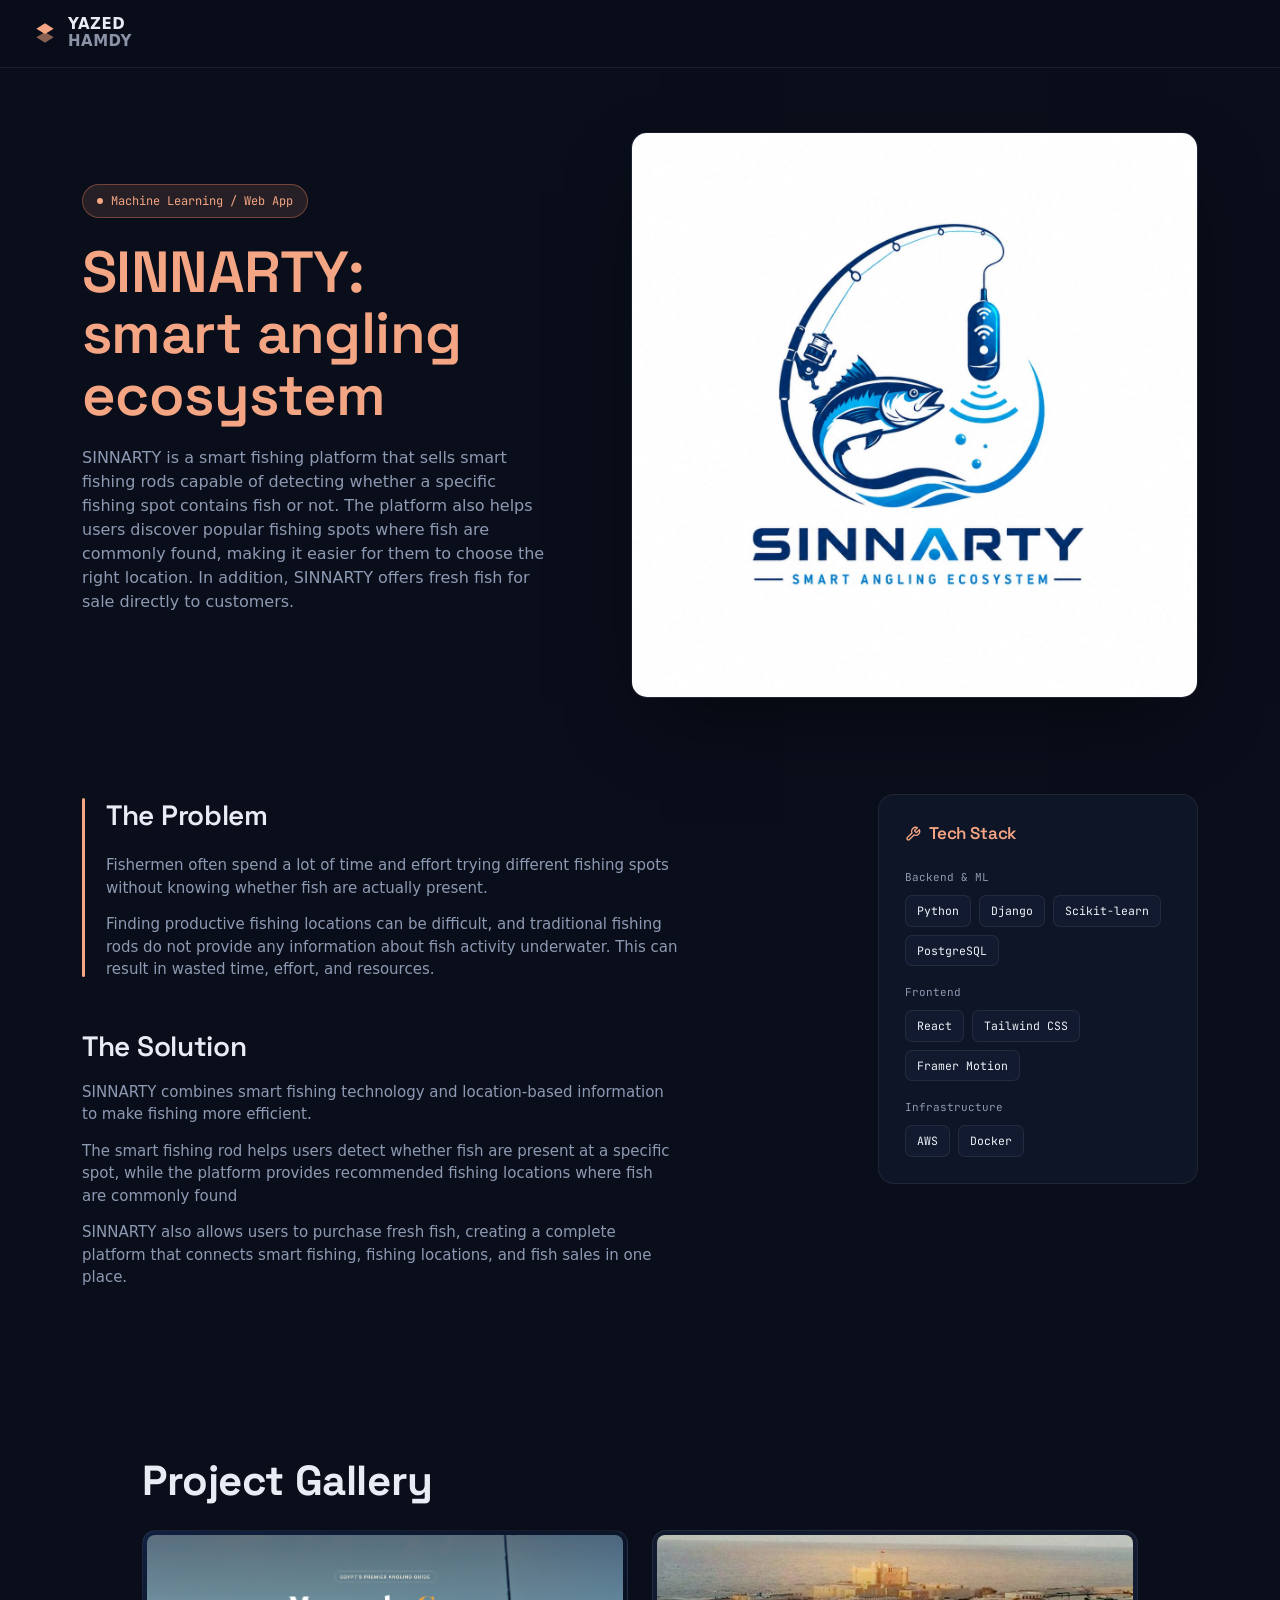
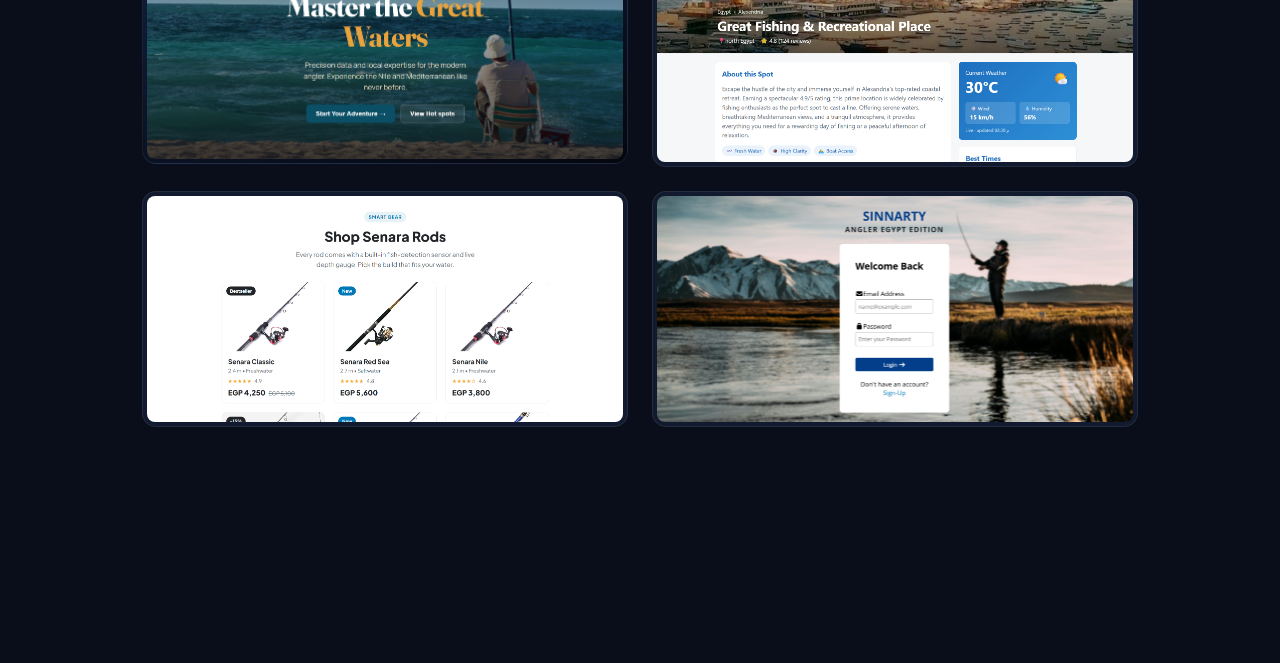
==== analysis 1.html @ 4acf1082 "Add files via upload" ====
<!DOCTYPE html>
<html lang="en" dir="ltr">
<head>
<meta charset="UTF-8">
<meta name="viewport" content="width=device-width, initial-scale=1.0">
<title>UniGuide: College Rec System — Yazed</title>
<link rel="preconnect" href="https://fonts.googleapis.com">
<link rel="preconnect" href="https://fonts.gstatic.com" crossorigin>
<link href="https://fonts.googleapis.com/css2?family=Space+Grotesk:wght@400;500;600;700&family=JetBrains+Mono:wght@400;500;600&display=swap" rel="stylesheet">
<link rel="stylesheet" href="./css/style.css">
  <link rel="stylesheet" href="./nav project details/nav.css">

</head>
<body>

 <!-- ===== NAVBAR ===== -->
  <header class="navbar" id="navbar">
    <div class="nav-inner">

<a href="./index.html" class="logo" data-link>        <span class="logo-icon">
          <svg viewBox="0 0 24 24" width="26" height="26" fill="none">
            <path d="M4 8 L12 3 L20 8 L12 13 Z" fill="currentColor"/>
            <path d="M4 16 L12 11 L20 16 L12 21 Z" fill="currentColor" opacity="0.55"/>
          </svg>
        </span>
        <span class="logo-text">
          YAZED<br><span class="logo-sub">HAMDY</span>
        </span>
      </a>

      <nav class="nav-links" id="navLinks">
           </header>

  <!-- ===== DEMO SECTIONS (لتجربة التنقل السموز) ===== -->
  


<main class="page">

  <!-- HERO -->
  <section class="hero">
    <div class="hero__text">
      <span class="badge"><i class="badge__dot"></i>Machine Learning / Web App</span>
      <h1 class="hero__title">SINNARTY:<br>smart angling<br>ecosystem</h1>
      <p class="hero__desc">SINNARTY is a smart fishing platform that sells smart fishing rods capable of detecting whether a specific fishing spot contains fish or not.

The platform also helps users discover popular fishing spots where fish are commonly found, making it easier for them to choose the right location. In addition, SINNARTY offers fresh fish for sale directly to customers.</p>
      
    </div>
<div class="hero__panel">
  <div class="mock-window">
    <img src="./img/sinnarti/SINNARTY.jpg" alt="SINNARTY logo" class="hero-img">
  </div>
</div>
              </div>
            </div>
           
          </div>
        </div>
      </div>
    </div>
  </section>

  <!-- PROBLEM + TECH STACK -->
  <section class="content-grid">
    <div class="content-main">
      <div class="statement">
        <span class="statement__bar"></span>
        <h2>The Problem</h2>
        <p>Fishermen often spend a lot of time and effort trying different fishing spots without knowing whether fish are actually present.</p>
        <p>Finding productive fishing locations can be difficult, and traditional fishing rods do not provide any information about fish activity underwater. This can result in wasted time, effort, and resources.</p>
      </div>

      <div class="statement statement--solution">
        <h2>The Solution</h2>
        <p>SINNARTY combines smart fishing technology and location-based information to make fishing more efficient.</p>
       <p>The smart fishing rod helps users detect whether fish are present at a specific spot, while the platform provides recommended fishing locations where fish are commonly found</p>
        <p>SINNARTY also allows users to purchase fresh fish, creating a complete platform that connects smart fishing, fishing locations, and fish sales in one place.</p>

      </div>

     
    </div>

    <aside class="sidebar">
      <div class="stack-card">
        <h3><svg width="16" height="16" viewBox="0 0 24 24" fill="none"><path d="M14.7 6.3a1 1 0 0 0 0 1.4l1.6 1.6a1 1 0 0 0 1.4 0l3.77-3.77a6 6 0 0 1-7.94 7.94l-6.91 6.91a2.12 2.12 0 0 1-3-3l6.91-6.91a6 6 0 0 1 7.94-7.94l-3.76 3.76z" stroke="currentColor" stroke-width="2" stroke-linecap="round" stroke-linejoin="round"/></svg>Tech Stack</h3>

        <p class="stack-group__label">Backend &amp; ML</p>
        <div class="tag-row">
          <span class="tag">Python</span><span class="tag">Django</span>
          <span class="tag">Scikit-learn</span><span class="tag">PostgreSQL</span>
        </div>

        <p class="stack-group__label">Frontend</p>
        <div class="tag-row">
          <span class="tag">React</span><span class="tag">Tailwind CSS</span>
          <span class="tag">Framer Motion</span>
        </div>

        <p class="stack-group__label">Infrastructure</p>
        <div class="tag-row">
          <span class="tag">AWS</span><span class="tag">Docker</span>
        </div>
      </div>
    </aside>
  </section>

  <!-- TECHNICAL IMPLEMENTATION -->
  

  <!-- PROJECT GALLERY -->
  <section class="section gallery">
    <h2 class="gallery__title">Project Gallery</h2>
    <div class="gallery__grid">
      <button class="gallery__item gallery__item--phone" data-caption="Mobile onboarding — student profile wizard">
        <img src="./img/sinnarti/landing.png"   alt="">
      </button>
      <button class="gallery__item" data-caption="University comparison table — filterable by field of study">
        <div class="mock-mini">
          <img src="./img/sinnarti/spot details.png"   alt="UniGuide Logo">
        </div>
      </button>
      <button class="gallery__item" data-caption="Admissions forecast model — projected yield over time">
        <div class="mock-mini mock-mini--chart">
         <img src="./img/sinnarti/product.png"   alt="UniGuide Logo">
        </div>
      </button>
 </button>
      <button class="gallery__item" data-caption="Admissions forecast model — projected yield over time">
        <div class="mock-mini mock-mini--chart">
         <img src="./img/sinnarti/login.png"   alt="UniGuide Logo">
        </div>
      </button>

     
    </div>
   
  </section>

 
</main>

<script src="./js/script.js"></script>
<script src="../nav project details/nav.js"></script>
</body>
</html>
---- css/style.css ----
/* ===== Tokens ===== */
:root{
  --bg: #0a0f1e;
  --bg-raised: #0e1526;
  --bg-card: #111a2e;
  --border: #22304a;
  --ink: #eef1f8;
  --ink-dim: #8d9ab3;
  --accent: #ff8a5c;
  --accent-soft: rgba(255,138,92,.12);
  --accent-soft-border: rgba(255,138,92,.35);

  --font-display: "Space Grotesk", "Helvetica Neue", Arial, sans-serif;
  --font-mono: "JetBrains Mono", ui-monospace, Menlo, monospace;

  --container: 1180px;
}

*,*::before,*::after{ box-sizing: border-box; }

html{ scroll-behavior: smooth; }

body{
  margin:0;
  background: var(--bg);
  color: var(--ink);
  font-family: var(--font-display);
  line-height: 1.5;
  -webkit-font-smoothing: antialiased;
  overflow-x: hidden;
}

h1,h2,h3{ margin:0; font-family: var(--font-display); font-weight:600; letter-spacing:-0.01em; }

p{ margin:0; color: var(--ink-dim); }

a{ color: inherit; text-decoration: none; }

/* Make every image/svg fluid so nothing overflows on small screens */
img, svg{ max-width: 100%; height: auto; display: block; }

.page{ max-width: var(--container); margin:0 auto; padding: 64px 32px 120px; width: 100%; }

section + section{ margin-top: 96px; }

:focus-visible{
  outline: 2px solid var(--accent);
  outline-offset: 3px;
  border-radius: 4px;
}

@media (prefers-reduced-motion: reduce){
  *{ animation-duration: 0.001ms !important; animation-iteration-count: 1 !important; transition-duration: 0.001ms !important; scroll-behavior: auto !important; }
}

/* ===== Badge ===== */
.badge{
  display:inline-flex;
  align-items:center;
  gap:8px;
  font-family: var(--font-mono);
  font-size: 12px;
  color: var(--accent);
  background: var(--accent-soft);
  border: 1px solid var(--accent-soft-border);
  padding: 7px 14px;
  border-radius: 999px;
  margin-bottom: 24px;
}
.badge__dot{
  width:6px; height:6px; border-radius:50%;
  background: var(--accent);
  display:inline-block;
}

/* ===== Hero ===== */
.hero{
  display:grid;
  grid-template-columns: 1fr 1.15fr;
  gap: 56px;
  align-items: center;
}
.hero > *{ min-width: 0; }

.hero__title{
  font-size: clamp(40px, 5.6vw, 58px);
  line-height: 1.06;
  color: var(--accent);
  margin-bottom: 20px;
}

.hero__desc{
  max-width: 46ch;
  font-size: 16px;
  color: var(--ink-dim);
  margin-bottom: 32px;
}

.hero__actions{ display:flex; gap: 14px; }

.btn{
  display:inline-flex;
  align-items:center;
  gap:8px;
  padding: 12px 22px;
  border-radius: 10px;
  font-size: 14px;
  font-weight: 600;
  border: 1px solid transparent;
  cursor:pointer;
  transition: transform .15s ease, background .15s ease, border-color .15s ease;
}
.btn:hover{ transform: translateY(-1px); }

.btn--primary{
  background: var(--accent);
  color: #1a0f08;
}
.btn--primary:hover{ background:#ff9c74; }

.btn--ghost{
  background: transparent;
  border-color: var(--accent-soft-border);
  color: var(--accent);
}
.btn--ghost:hover{ border-color: var(--accent); background: var(--accent-soft); }

/* ===== Hero mock window ===== */
.mock-window{
  background: linear-gradient(160deg, #0d1730, #060a15 70%);
  border: 1px solid var(--border);
  border-radius: 16px;
  overflow:hidden;
  box-shadow: 0 30px 80px -30px rgba(0,0,0,.6);
}
.mock-window__bar{
  display:flex; align-items:center; justify-content:space-between;
  padding: 12px 18px;
  border-bottom: 1px solid var(--border);
  font-family: var(--font-mono);
  font-size: 11px;
  color: var(--ink-dim);
}
.mock-window__dots{ display:flex; gap:6px; }
.mock-window__dots i{ width:8px; height:8px; border-radius:50%; background: var(--border); display:block; }

.mock-window__body{ padding: 20px; }

.hero-img{
  display: block;
  width: 100%;
  height: auto;
}

.mock-row--top{ display:flex; gap:8px; margin-bottom:18px; }
.mock-chip{
  font-family: var(--font-mono);
  font-size: 11px;
  color: var(--ink-dim);
  padding: 6px 12px;
  border-radius: 999px;
  border: 1px solid var(--border);
}
.mock-chip--active{ color: var(--accent); border-color: var(--accent-soft-border); background: var(--accent-soft); }

.mock-grid{
  display:grid;
  grid-template-columns: 1fr 1fr;
  gap: 14px;
}
.mock-card{
  background: var(--bg-card);
  border: 1px solid var(--border);
  border-radius: 12px;
  padding: 14px;
}
.mock-card--wide{ grid-column: span 2; }

.mock-label{ font-family: var(--font-mono); font-size: 10px; color: var(--ink-dim); margin-bottom:10px; }

.mock-bars{ display:flex; align-items:flex-end; gap:8px; height: 60px; }
.mock-bars i{
  flex:1;
  display:block;
  height: var(--h);
  background: linear-gradient(180deg, var(--accent), #ffb894);
  border-radius: 3px 3px 0 0;
  opacity:.9;
}

.mock-metric{ font-size: 22px; font-weight: 700; color: var(--ink); margin: 2px 0 0; }
.mock-metric-sub{ font-family: var(--font-mono); font-size: 10px; color: var(--ink-dim); margin-bottom: 10px; }

.mock-line{ width:100%; height:50px; color: var(--accent); }

.mock-avatar-row{ display:flex; align-items:center; gap:8px; margin-top:8px; font-size:11px; }
.mock-avatar-row i{ width:18px; height:18px; border-radius:50%; background: linear-gradient(135deg, var(--accent), #6c8cff); display:block; }
.mock-avatar-row span{ flex:1; color: var(--ink-dim); }
.mock-avatar-row b{ color: var(--accent); font-family: var(--font-mono); font-weight:600; }

/* ===== Content grid (Problem / Solution + Sidebar) ===== */
.content-grid{
  display:grid;
  grid-template-columns: 1fr 320px;
  gap: 56px;
  align-items:start;
}
.content-grid > *{ min-width: 0; }

.statement{
  position: relative;
  padding-left: 24px;
  margin-bottom: 44px;
}
.statement__bar{
  position:absolute; left:0; top:4px; bottom:4px;
  width:3px;
  background: var(--accent);
  border-radius: 2px;
}
.statement h2{ font-size: 28px; margin-bottom: 18px; }
.statement p{ font-size: 15px; max-width: 62ch; }
.statement p + p{ margin-top: 14px; }

.statement--solution{ padding-left: 0; }
.statement--solution h2{ margin-bottom: 14px; }

.feature-pair{
  display:grid;
  grid-template-columns: 1fr 1fr;
  gap: 18px;
}
.feature-card{
  background: var(--bg-card);
  border: 1px solid var(--border);
  border-radius: 14px;
  padding: 24px;
}
.feature-card__icon{
  width: 40px; height: 40px;
  display:flex; align-items:center; justify-content:center;
  color: var(--accent);
  background: var(--accent-soft);
  border-radius: 10px;
  margin-bottom: 16px;
}
.feature-card h3{ font-size: 17px; margin-bottom: 8px; }
.feature-card p{ font-size: 14px; }

/* Sidebar */
.stack-card{
  background: var(--bg-raised);
  border: 1px solid var(--border);
  border-radius: 16px;
  padding: 26px;
  position: sticky;
  top: 32px;
}
.stack-card h3{
  display:flex; align-items:center; gap:8px;
  font-size: 17px;
  color: var(--accent);
  margin-bottom: 22px;
}
.stack-group__label{
  font-family: var(--font-mono);
  font-size: 11px;
  color: var(--ink-dim);
  margin: 18px 0 10px;
}
.stack-group__label:first-of-type{ margin-top: 0; }

.tag-row{ display:flex; flex-wrap:wrap; gap:8px; }
.tag{
  font-family: var(--font-mono);
  font-size: 11.5px;
  color: var(--ink);
  background: var(--bg-card);
  border: 1px solid var(--border);
  padding: 6px 11px;
  border-radius: 7px;
}

.stack-links{ margin-top: 22px; padding-top: 20px; border-top: 1px solid var(--border); }
.stack-links a{
  display:flex; align-items:center; justify-content:space-between;
  font-size: 13.5px;
  color: var(--ink);
  padding: 9px 0;
  transition: color .15s ease;
}
.stack-links a:hover{ color: var(--accent); }
.stack-links a span{ color: var(--accent); }

/* ===== Generic section ===== */
.section h2{ font-size: 28px; margin-bottom: 18px; }
.section p{ font-size: 15px; max-width: 68ch; }
.section p + p{ margin-top: 14px; }

/* Technical implementation diagram */
.diagram-frame{
  margin-top: 34px;
  background: radial-gradient(circle at 30% 20%, #10203f, #05070f 75%);
  border: 1px solid var(--border);
  border-radius: 16px;
  padding: 24px;
}
.diagram{ width:100%; height:auto; display:block; }
.d-node{ fill: var(--bg-card); stroke: var(--border); stroke-width:1; }
.d-node--accent{ fill: var(--accent); stroke: var(--accent); }
.d-text{ font-family: var(--font-mono); font-size: 12px; fill: var(--ink); }
.d-text--dark{ fill: #1a0f08; font-weight:600; }
.d-edge{ fill:none; stroke: var(--border); stroke-width: 1.5; }
.d-arrow{ fill: var(--border); }

/* ===== Key results ===== */
.results{ text-align:center; }
.results__title{ margin-bottom: 40px; }
.results__grid{
  display:grid;
  grid-template-columns: repeat(3, 1fr);
}
.result{
  padding: 0 20px;
  border-left: 1px solid var(--border);
}
.result:first-child{ border-left: none; }
.result__num{
  font-size: clamp(40px, 5vw, 56px);
  font-weight: 700;
  color: var(--accent);
  margin-bottom: 6px;
}
.result__label{
  font-family: var(--font-mono);
  font-size: 12px;
  color: var(--ink-dim);
}

/* ===== Gallery ===== */
.gallery{ text-align:center; }
.gallery__title{ margin-bottom: 34px; }
.gallery__grid{
  display:grid;
  grid-template-columns: repeat(2, 1fr);
  gap: 24px;
  justify-content: center;
  align-items: start;
}
.gallery__item{
  appearance:none;
  border:0;
  cursor:pointer;
  background: var(--bg-card);
  border: 1px solid var(--border);
  border-radius: 14px;
  padding: 4px;
  display:flex;
  align-items:flex-start;
  justify-content:flex-start;
  overflow: hidden;
  transition: border-color .15s ease, transform .15s ease;
}
.gallery__item img{
  width: 100%;
  height: auto;
  border-radius: 8px;
}
.gallery__item:hover{ border-color: var(--accent-soft-border); transform: translateY(-2px); }
.gallery__item--phone{ background: linear-gradient(160deg, #10203f, #05070f); }
.gallery__tag{
  font-family: var(--font-mono);
  font-size: 10px;
  color: var(--ink-dim);
  text-align: left;
}

.mock-mini{ width:100%; text-align:left; }
.mock-mini__title{ font-family: var(--font-mono); font-size: 11px; color: var(--ink-dim); margin-bottom: 12px; }
.mock-mini__row{ height: 10px; border-radius: 4px; background: var(--border); margin-bottom: 8px; opacity: .6; }
.mock-mini__row:nth-child(2){ width: 90%; }
.mock-mini__row:nth-child(3){ width: 70%; }
.mock-mini__row:nth-child(4){ width: 80%; }

.mock-mini--chart svg{ width:100%; height: 70px; color: var(--accent); margin-top: 20px; }

.gallery__caption{
  margin-top: 22px;
  font-family: var(--font-mono);
  font-size: 12.5px;
  color: var(--ink-dim);
}

/* ===== Next project ===== */
.next-project{
  display:flex;
  align-items:center;
  justify-content:space-between;
  padding-top: 48px;
  border-top: 1px solid var(--border);
}
.next-project__eyebrow{
  font-family: var(--font-mono);
  font-size: 12px;
  color: var(--ink-dim);
  margin-bottom: 8px;
}
.next-project__title{ font-size: 34px; }
.next-project__arrow{
  width: 56px; height: 56px;
  display:flex; align-items:center; justify-content:center;
  border: 1px solid var(--border);
  border-radius: 50%;
  color: var(--ink);
  transition: background .15s ease, border-color .15s ease, transform .15s ease;
  flex-shrink:0;
}
.next-project__arrow:hover{
  background: var(--accent);
  border-color: var(--accent);
  color: #1a0f08;
  transform: translateX(4px);
}

/* ===== Responsive ===== */

/* Desktop only: enlarge the gallery boxes */
@media (min-width: 981px){
  .gallery{
    max-width: 1320px;   /* wider than the normal 1180px page container */
    margin: 0 auto;
  }
  .gallery__grid{ gap: 24px; }
}

/* Tablets (portrait/landscape) */
@media (max-width: 980px){
  .page{ padding: 56px 28px 100px; }
  .content-grid{ grid-template-columns: 1fr; gap: 40px; }
  .stack-card{ position:static; }
  .hero{ grid-template-columns: 1fr; gap: 40px; }
  .hero__panel{ order: -1; }
  .mock-grid{ grid-template-columns: 1fr 1fr; }
  .gallery__grid{ grid-template-columns: 1fr 1fr; }
  .results__grid{ grid-template-columns: repeat(3, 1fr); }
}

/* Small tablets / large phones */
@media (max-width: 760px){
  .gallery__grid{ grid-template-columns: 1fr; }
  .results__grid{ grid-template-columns: 1fr 1fr; gap: 24px 16px; }
}

/* Phones */
@media (max-width: 680px){
  .page{ padding: 40px 20px 80px; }
  section + section{ margin-top: 64px; }
  .feature-pair{ grid-template-columns: 1fr; }
  .results__grid{ grid-template-columns: 1fr; gap: 28px; }
  .result{ border-left:none; border-top: 1px solid var(--border); padding-top: 24px; }
  .result:first-child{ border-top:none; padding-top:0; }
  .gallery__grid{ grid-template-columns: 1fr; }
  .hero__actions{ flex-direction:column; }
  .hero__actions .btn{ width: 100%; justify-content:center; }
  .next-project{ flex-direction:column; align-items:flex-start; gap: 20px; }
}

/* Small phones */
@media (max-width: 380px){
  .hero__title{ font-size: clamp(32px, 9vw, 40px); }
  .badge{ font-size: 11px; padding: 6px 12px; }
  .mock-window__bar{ padding: 10px 14px; font-size: 10px; }
}
---- nav project details/nav.css ----
:root{
  --bg: #0a0e1a;
  --bg-alt: #0d1220;
  --navbar-bg: rgba(10, 14, 26, 0.85);
  --text: #e8edf5;
  --text-dim: #8b93a7;
  --accent: #f4a583;
  --accent-soft: rgba(244, 165, 131, 0.12);
  --border: rgba(232, 237, 245, 0.08);
}

*{ margin:0; padding:0; box-sizing:border-box; }

html{ scroll-behavior: smooth; }

body{
  background: var(--bg);
  color: var(--text);
  font-family: 'Segoe UI', system-ui, sans-serif;
}

/* ===== NAVBAR ===== */
.navbar{
  position: sticky;
  top: 0;
  z-index: 999;
  width: 100%;
  background: var(--navbar-bg);
  backdrop-filter: blur(10px);
  border-bottom: 1px solid var(--border);
  transition: background 0.3s ease, box-shadow 0.3s ease;
}

.navbar.scrolled{
  background: var(--bg);
  box-shadow: 0 4px 24px rgba(0,0,0,0.4);
}

.nav-inner{
  max-width: 1300px;
  margin: 0 auto;
  padding: 16px 32px;
  display: flex;
  align-items: center;
  justify-content: space-between;
  gap: 24px;
}

/* Logo */
.logo{
  display: flex;
  align-items: center;
  gap: 10px;
  text-decoration: none;
  color: var(--text);
  flex-shrink: 0;
}

.logo-icon{
  color: var(--accent);
  display: flex;
}

.logo-text{
  font-size: 15px;
  font-weight: 800;
  line-height: 1.15;
  letter-spacing: 0.5px;
}

.logo-sub{
  color: var(--text-dim);
  font-weight: 700;
}

/* Links */
.nav-links{
  display: flex;
  gap: 36px;
  list-style: none;
}

.nav-link{
  position: relative;
  color: var(--text-dim);
  text-decoration: none;
  font-size: 13px;
  font-weight: 600;
  letter-spacing: 1px;
  padding: 6px 2px;
  transition: color 0.25s ease;
}

.nav-link::after{
  content:"";
  position: absolute;
  left: 0;
  bottom: -2px;
  width: 0%;
  height: 2px;
  background: var(--accent);
  transition: width 0.3s ease;
  border-radius: 2px;
}

.nav-link:hover{
  color: var(--text);
}

.nav-link:hover::after{
  width: 100%;
}

.nav-link.active{
  color: var(--accent);
}

.nav-link.active::after{
  width: 100%;
}

/* Book a call button */
.book-call{
  display: flex;
  align-items: center;
  gap: 10px;
  color: var(--text);
  text-decoration: none;
  font-size: 13px;
  font-weight: 700;
  letter-spacing: 1px;
  padding: 10px 20px;
  border: 1px solid var(--border);
  border-radius: 999px;
  transition: all 0.3s ease;
  flex-shrink: 0;
}

.book-call:hover{
  background: var(--accent-soft);
  border-color: var(--accent);
  color: var(--accent);
  transform: translateY(-1px);
}

.arrow{
  transition: transform 0.3s ease;
}

.book-call:hover .arrow{
  transform: translateX(4px);
}

/* Burger (mobile) */
.burger{
  display: none;
  flex-direction: column;
  gap: 5px;
  background: none;
  border: none;
  cursor: pointer;
  padding: 6px;
}

.burger span{
  width: 22px;
  height: 2px;
  background: var(--text);
  border-radius: 2px;
  transition: all 0.3s ease;
}

.burger.open span:nth-child(1){ transform: translateY(7px) rotate(45deg); }
.burger.open span:nth-child(2){ opacity: 0; }
.burger.open span:nth-child(3){ transform: translateY(-7px) rotate(-45deg); }

/* ===== DEMO SECTIONS ===== */
.section{
  min-height: 90vh;
  display: flex;
  flex-direction: column;
  justify-content: center;
  align-items: flex-start;
  padding: 60px 60px;
  background: var(--bg);
}

.section.alt{
  background: var(--bg-alt);
}

.section h1{
  font-size: 14px;
  letter-spacing: 3px;
  color: var(--text-dim);
  margin-bottom: 12px;
}

.section h2{
  font-size: 42px;
  font-weight: 700;
}

.accent{ color: var(--accent); }

/* ===== RESPONSIVE ===== */
@media (max-width: 860px){
  .nav-links{
    position: fixed;
    top: 66px;
    left: 0;
    right: 0;
    background: var(--bg);
    flex-direction: column;
    align-items: center;
    gap: 0;
    max-height: 0;
    overflow: hidden;
    transition: max-height 0.35s ease;
    border-bottom: 1px solid var(--border);
  }

  .nav-links.open{
    max-height: 320px;
  }

  .nav-link{
    padding: 16px 0;
    width: 100%;
    text-align: center;
  }

  .book-call{
    display: none;
  }

  .burger{
    display: flex;
  }
}
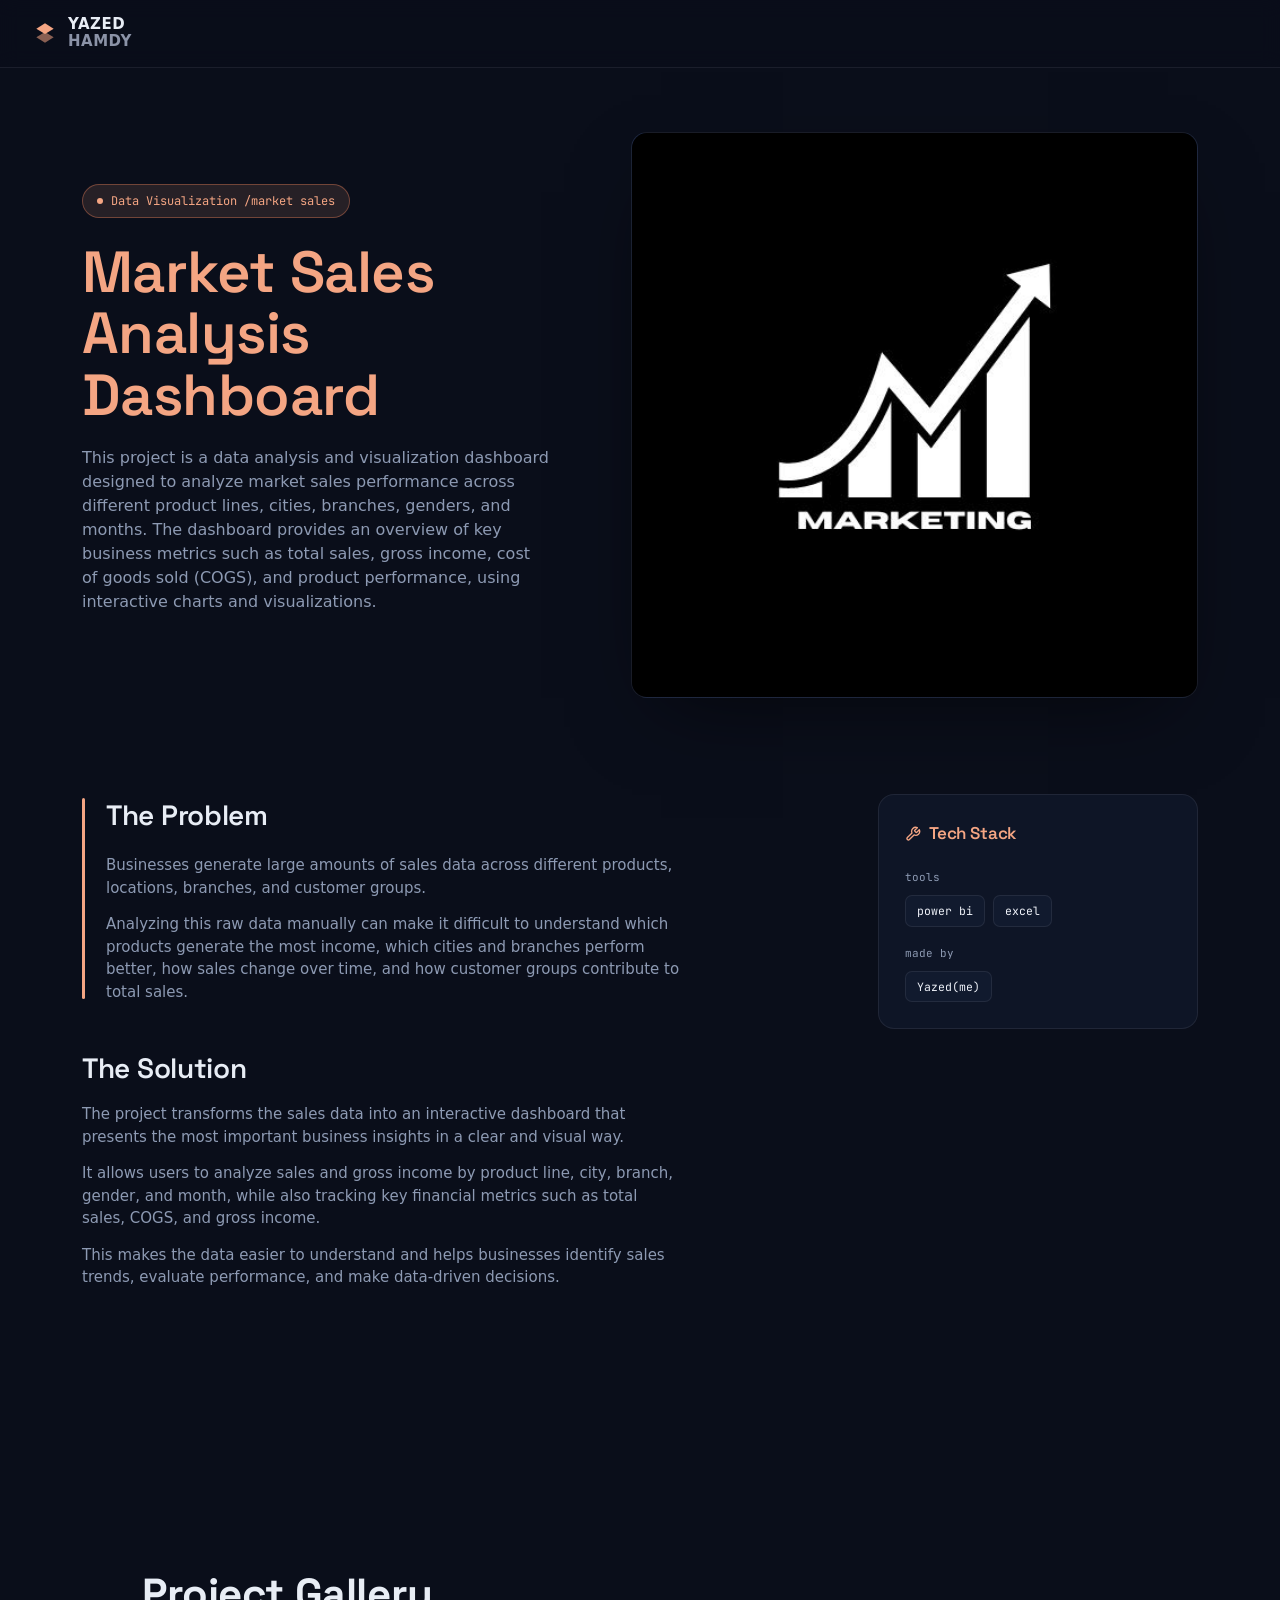
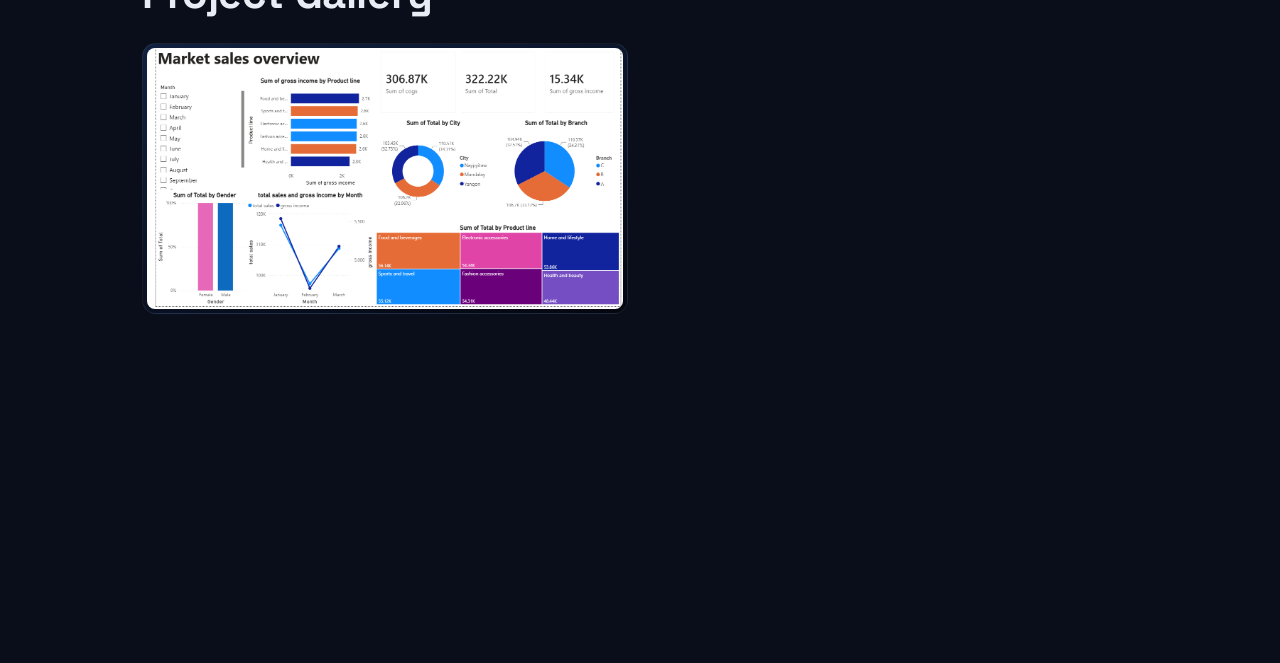
==== commit b38c207d: "Add files via upload" ====
--- a/analysis 1.html
+++ b/analysis 1.html
@@ -40,16 +40,16 @@
   <!-- HERO -->
   <section class="hero">
     <div class="hero__text">
-      <span class="badge"><i class="badge__dot"></i>Machine Learning / Web App</span>
-      <h1 class="hero__title">SINNARTY:<br>smart angling<br>ecosystem</h1>
-      <p class="hero__desc">SINNARTY is a smart fishing platform that sells smart fishing rods capable of detecting whether a specific fishing spot contains fish or not.
+      <span class="badge"><i class="badge__dot"></i>Data Visualization /market sales</span>
+      <h1 class="hero__title">Market Sales<br>Analysis<br>Dashboard</h1>
+      <p class="hero__desc">This project is a data analysis and visualization dashboard designed to analyze market sales performance across different product lines, cities, branches, genders, and months.
 
-The platform also helps users discover popular fishing spots where fish are commonly found, making it easier for them to choose the right location. In addition, SINNARTY offers fresh fish for sale directly to customers.</p>
+The dashboard provides an overview of key business metrics such as total sales, gross income, cost of goods sold (COGS), and product performance, using interactive charts and visualizations.</p>
       
     </div>
 <div class="hero__panel">
   <div class="mock-window">
-    <img src="./img/sinnarti/SINNARTY.jpg" alt="SINNARTY logo" class="hero-img">
+    <img src="./img/maket sales/Marketing Logo Design.jpeg" alt="SINNARTY logo" class="hero-img">
   </div>
 </div>
               </div>
@@ -67,15 +67,15 @@
       <div class="statement">
         <span class="statement__bar"></span>
         <h2>The Problem</h2>
-        <p>Fishermen often spend a lot of time and effort trying different fishing spots without knowing whether fish are actually present.</p>
-        <p>Finding productive fishing locations can be difficult, and traditional fishing rods do not provide any information about fish activity underwater. This can result in wasted time, effort, and resources.</p>
+        <p>Businesses generate large amounts of sales data across different products, locations, branches, and customer groups.</p>
+        <p>Analyzing this raw data manually can make it difficult to understand which products generate the most income, which cities and branches perform better, how sales change over time, and how customer groups contribute to total sales.</p>
       </div>
 
       <div class="statement statement--solution">
         <h2>The Solution</h2>
-        <p>SINNARTY combines smart fishing technology and location-based information to make fishing more efficient.</p>
-       <p>The smart fishing rod helps users detect whether fish are present at a specific spot, while the platform provides recommended fishing locations where fish are commonly found</p>
-        <p>SINNARTY also allows users to purchase fresh fish, creating a complete platform that connects smart fishing, fishing locations, and fish sales in one place.</p>
+        <p>The project transforms the sales data into an interactive dashboard that presents the most important business insights in a clear and visual way.</p>
+       <p>It allows users to analyze sales and gross income by product line, city, branch, gender, and month, while also tracking key financial metrics such as total sales, COGS, and gross income.</p>
+        <p>This makes the data easier to understand and helps businesses identify sales trends, evaluate performance, and make data-driven decisions.</p>
 
       </div>
 
@@ -86,21 +86,15 @@
       <div class="stack-card">
         <h3><svg width="16" height="16" viewBox="0 0 24 24" fill="none"><path d="M14.7 6.3a1 1 0 0 0 0 1.4l1.6 1.6a1 1 0 0 0 1.4 0l3.77-3.77a6 6 0 0 1-7.94 7.94l-6.91 6.91a2.12 2.12 0 0 1-3-3l6.91-6.91a6 6 0 0 1 7.94-7.94l-3.76 3.76z" stroke="currentColor" stroke-width="2" stroke-linecap="round" stroke-linejoin="round"/></svg>Tech Stack</h3>
 
-        <p class="stack-group__label">Backend &amp; ML</p>
+        <p class="stack-group__label">tools</p>
         <div class="tag-row">
-          <span class="tag">Python</span><span class="tag">Django</span>
-          <span class="tag">Scikit-learn</span><span class="tag">PostgreSQL</span>
+          <span class="tag">power bi</span><span class="tag">excel</span>
+          
         </div>
 
-        <p class="stack-group__label">Frontend</p>
+        <p class="stack-group__label">made by</p>
         <div class="tag-row">
-          <span class="tag">React</span><span class="tag">Tailwind CSS</span>
-          <span class="tag">Framer Motion</span>
-        </div>
-
-        <p class="stack-group__label">Infrastructure</p>
-        <div class="tag-row">
-          <span class="tag">AWS</span><span class="tag">Docker</span>
+          <span class="tag">Yazed(me)</span>
         </div>
       </div>
     </aside>
@@ -114,25 +108,9 @@
     <h2 class="gallery__title">Project Gallery</h2>
     <div class="gallery__grid">
       <button class="gallery__item gallery__item--phone" data-caption="Mobile onboarding — student profile wizard">
-        <img src="./img/sinnarti/landing.png"   alt="">
+        <img src="./img/maket sales/Screenshot 2026-09-05 203744.png"   alt="">
       </button>
-      <button class="gallery__item" data-caption="University comparison table — filterable by field of study">
-        <div class="mock-mini">
-          <img src="./img/sinnarti/spot details.png"   alt="UniGuide Logo">
-        </div>
-      </button>
-      <button class="gallery__item" data-caption="Admissions forecast model — projected yield over time">
-        <div class="mock-mini mock-mini--chart">
-         <img src="./img/sinnarti/product.png"   alt="UniGuide Logo">
-        </div>
-      </button>
- </button>
-      <button class="gallery__item" data-caption="Admissions forecast model — projected yield over time">
-        <div class="mock-mini mock-mini--chart">
-         <img src="./img/sinnarti/login.png"   alt="UniGuide Logo">
-        </div>
-      </button>
-
+      
      
     </div>
    
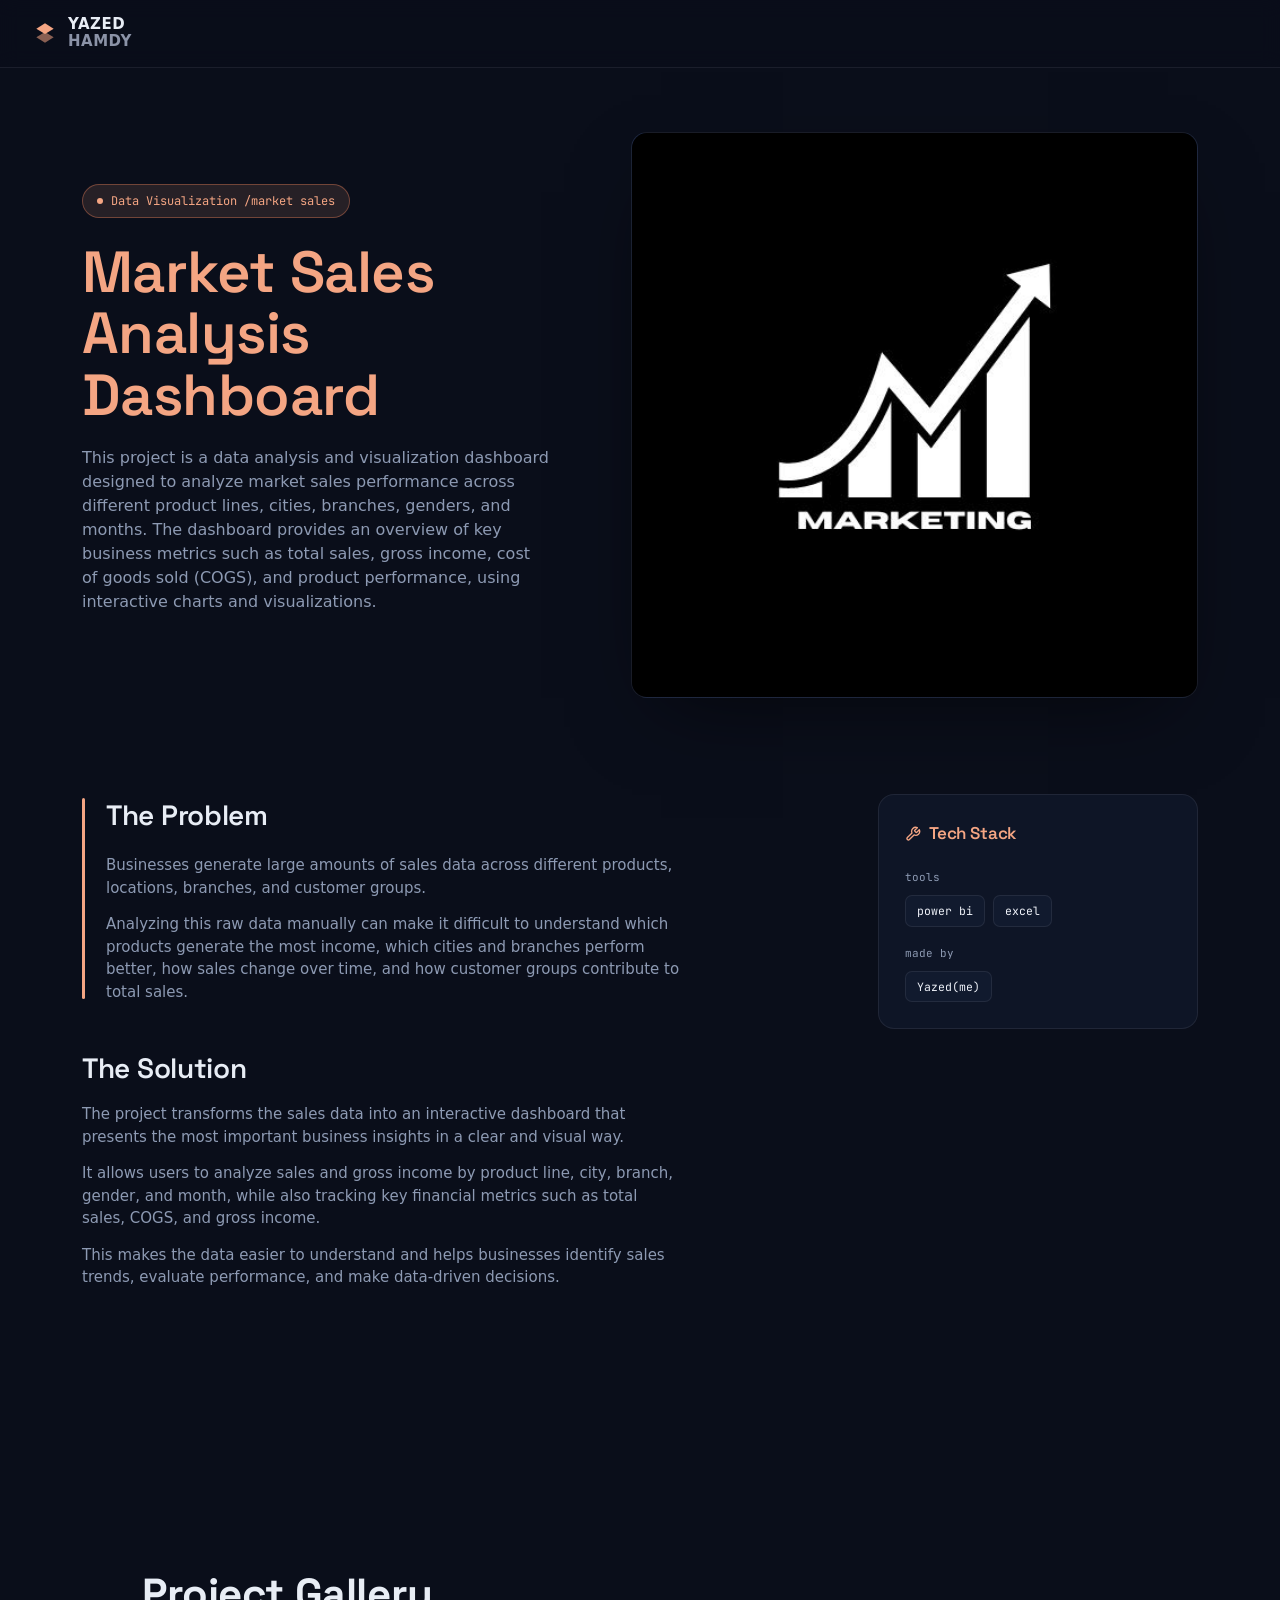
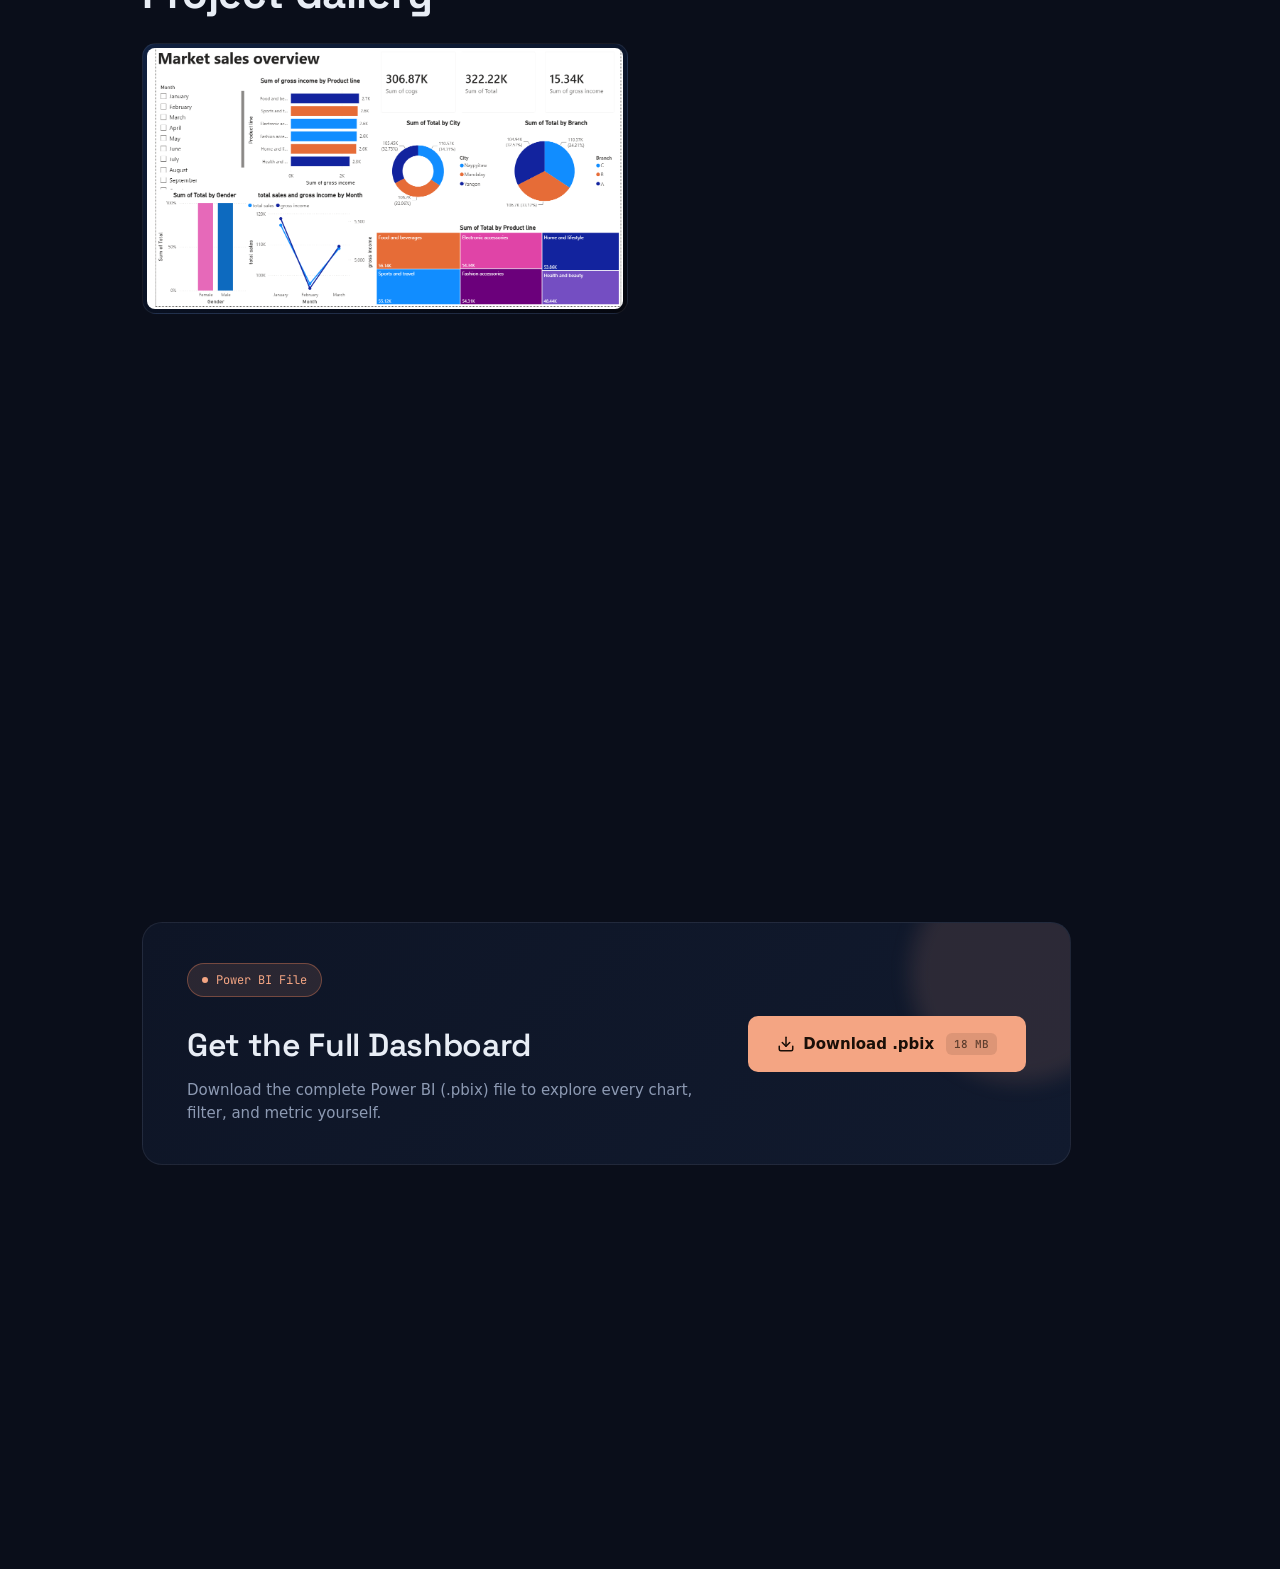
==== commit 57990508: "Add files via upload" ====
--- a/analysis 1.html
+++ b/analysis 1.html
@@ -116,7 +116,22 @@
    
   </section>
 
- 
+  <!-- DOWNLOAD -->
+  <section class="section download">
+    <div class="download-card">
+      <div class="download-card__info">
+        <span class="badge"><i class="badge__dot"></i>Power BI File</span>
+        <h3 class="download-card__title">Get the Full Dashboard</h3>
+        <p class="download-card__desc">Download the complete Power BI (.pbix) file to explore every chart, filter, and metric yourself.</p>
+      </div>
+      <a href="./files/Market-Sales-Analysis.pbix" download class="btn btn--primary download-card__btn">
+        <svg width="18" height="18" viewBox="0 0 24 24" fill="none" stroke="currentColor" stroke-width="2" stroke-linecap="round" stroke-linejoin="round"><path d="M21 15v4a2 2 0 0 1-2 2H5a2 2 0 0 1-2-2v-4"/><polyline points="7 10 12 15 17 10"/><line x1="12" y1="15" x2="12" y2="3"/></svg>
+        Download .pbix
+        <span class="download-card__size">18 MB</span>
+      </a>
+    </div>
+  </section>
+
 </main>
 
 <script src="./js/script.js"></script>
--- a/css/style.css
+++ b/css/style.css
@@ -465,9 +465,78 @@
   .next-project{ flex-direction:column; align-items:flex-start; gap: 20px; }
 }
 
-/* Small phones */
+/* ===== Download ===== */
+.download-card{
+  display:flex;
+  align-items:center;
+  justify-content:space-between;
+  gap: 32px;
+  background: linear-gradient(135deg, var(--bg-raised) 0%, var(--bg-card) 100%);
+  border: 1px solid var(--border);
+  border-radius: 20px;
+  padding: 40px 44px;
+  position: relative;
+  overflow: hidden;
+  max-width: 100%;
+}
+.download-card::before{
+  content: "";
+  position: absolute;
+  top: -60px;
+  right: -60px;
+  width: 220px;
+  height: 220px;
+  background: var(--accent-soft);
+  border-radius: 50%;
+  filter: blur(10px);
+  pointer-events: none;
+}
+.download-card__info{ position: relative; z-index: 1; max-width: 52ch; min-width: 0; }
+.download-card__title{
+  font-size: clamp(24px, 3vw, 32px);
+  margin-bottom: 10px;
+}
+.download-card__desc{
+  font-size: 15px;
+  max-width: 46ch;
+}
+.download-card__btn{
+  position: relative;
+  z-index: 1;
+  flex-shrink: 0;
+  padding: 16px 28px;
+  font-size: 15px;
+  white-space: nowrap;
+}
+.download-card__size{
+  font-family: var(--font-mono);
+  font-size: 11px;
+  font-weight: 500;
+  color: rgba(26,15,8,.65);
+  background: rgba(26,15,8,.1);
+  padding: 3px 8px;
+  border-radius: 6px;
+  margin-left: 4px;
+}
+
+@media (max-width: 760px){
+  .download-card{
+    flex-direction: column;
+    align-items: stretch;
+    padding: 32px 28px;
+    gap: 24px;
+  }
+  .download-card__info{ max-width: 100%; }
+  .download-card__btn{
+    width: 100%;
+    justify-content: center;
+    white-space: normal;
+    flex-wrap: wrap;
+    text-align: center;
+  }
+}
+
 @media (max-width: 380px){
-  .hero__title{ font-size: clamp(32px, 9vw, 40px); }
-  .badge{ font-size: 11px; padding: 6px 12px; }
-  .mock-window__bar{ padding: 10px 14px; font-size: 10px; }
+  .download-card{ padding: 26px 20px; border-radius: 16px; }
+  .download-card__btn{ padding: 14px 18px; font-size: 14px; }
 }
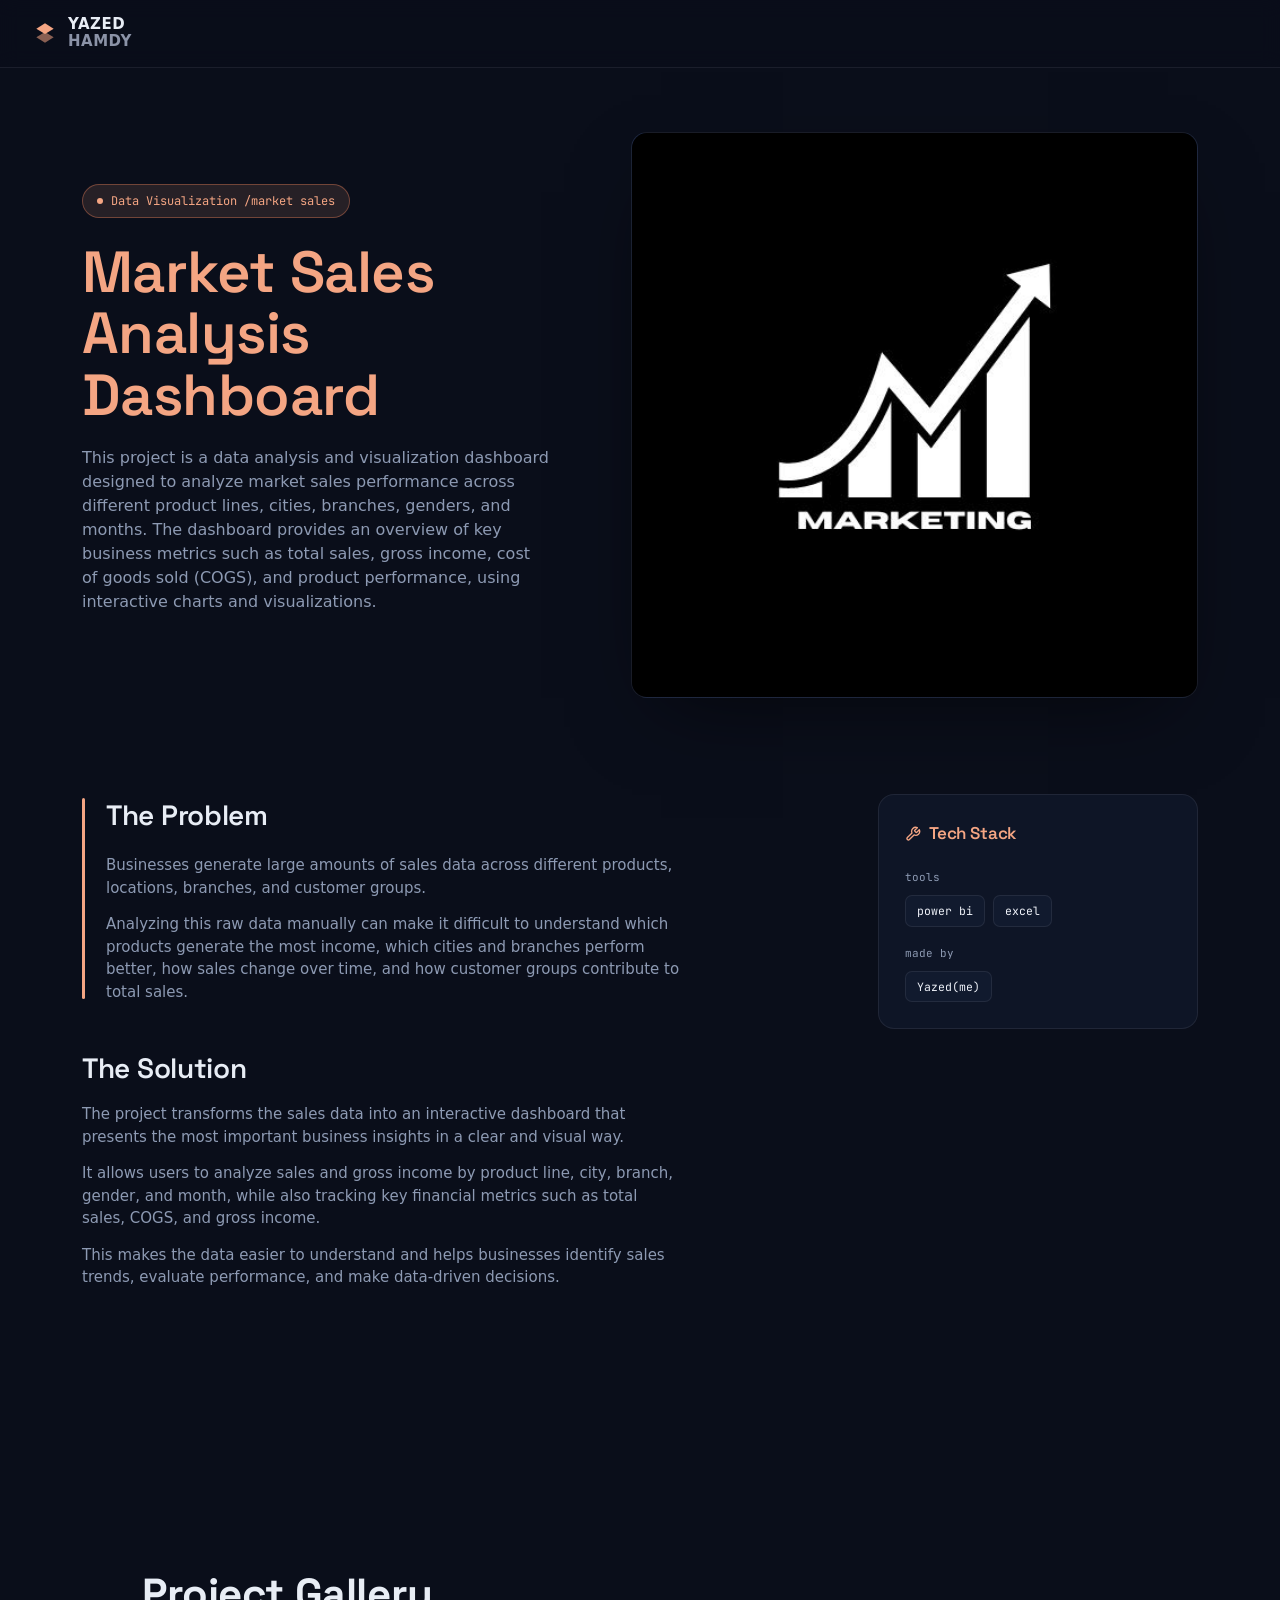
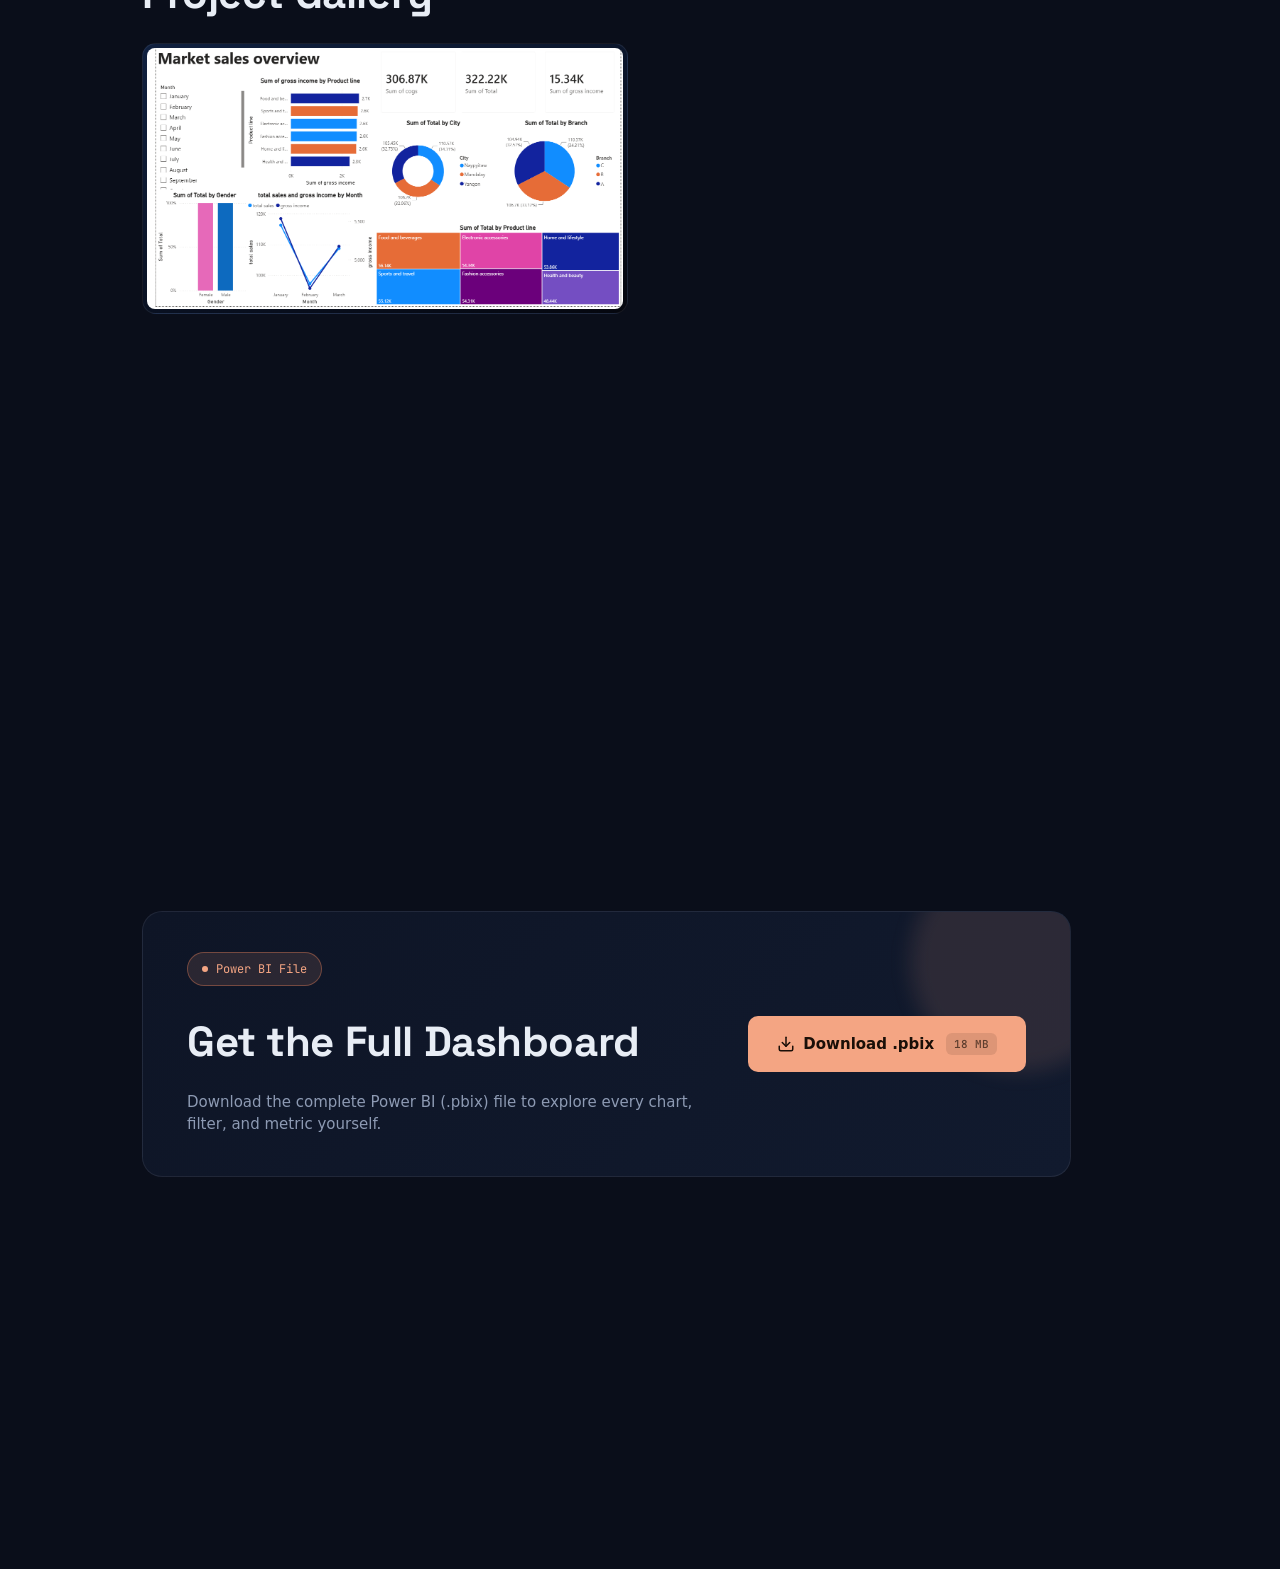
==== commit 55bc7f65: "Add files via upload" ====
--- a/analysis 1.html
+++ b/analysis 1.html
@@ -121,10 +121,10 @@
     <div class="download-card">
       <div class="download-card__info">
         <span class="badge"><i class="badge__dot"></i>Power BI File</span>
-        <h3 class="download-card__title">Get the Full Dashboard</h3>
+        <h2 class="download-card__title">Get the Full Dashboard</h2>
         <p class="download-card__desc">Download the complete Power BI (.pbix) file to explore every chart, filter, and metric yourself.</p>
       </div>
-      <a href="./files/Market-Sales-Analysis.pbix" download class="btn btn--primary download-card__btn">
+      <a href="./data/my%20first%20report.pbix" download class="btn btn--primary download-card__btn">
         <svg width="18" height="18" viewBox="0 0 24 24" fill="none" stroke="currentColor" stroke-width="2" stroke-linecap="round" stroke-linejoin="round"><path d="M21 15v4a2 2 0 0 1-2 2H5a2 2 0 0 1-2-2v-4"/><polyline points="7 10 12 15 17 10"/><line x1="12" y1="15" x2="12" y2="3"/></svg>
         Download .pbix
         <span class="download-card__size">18 MB</span>
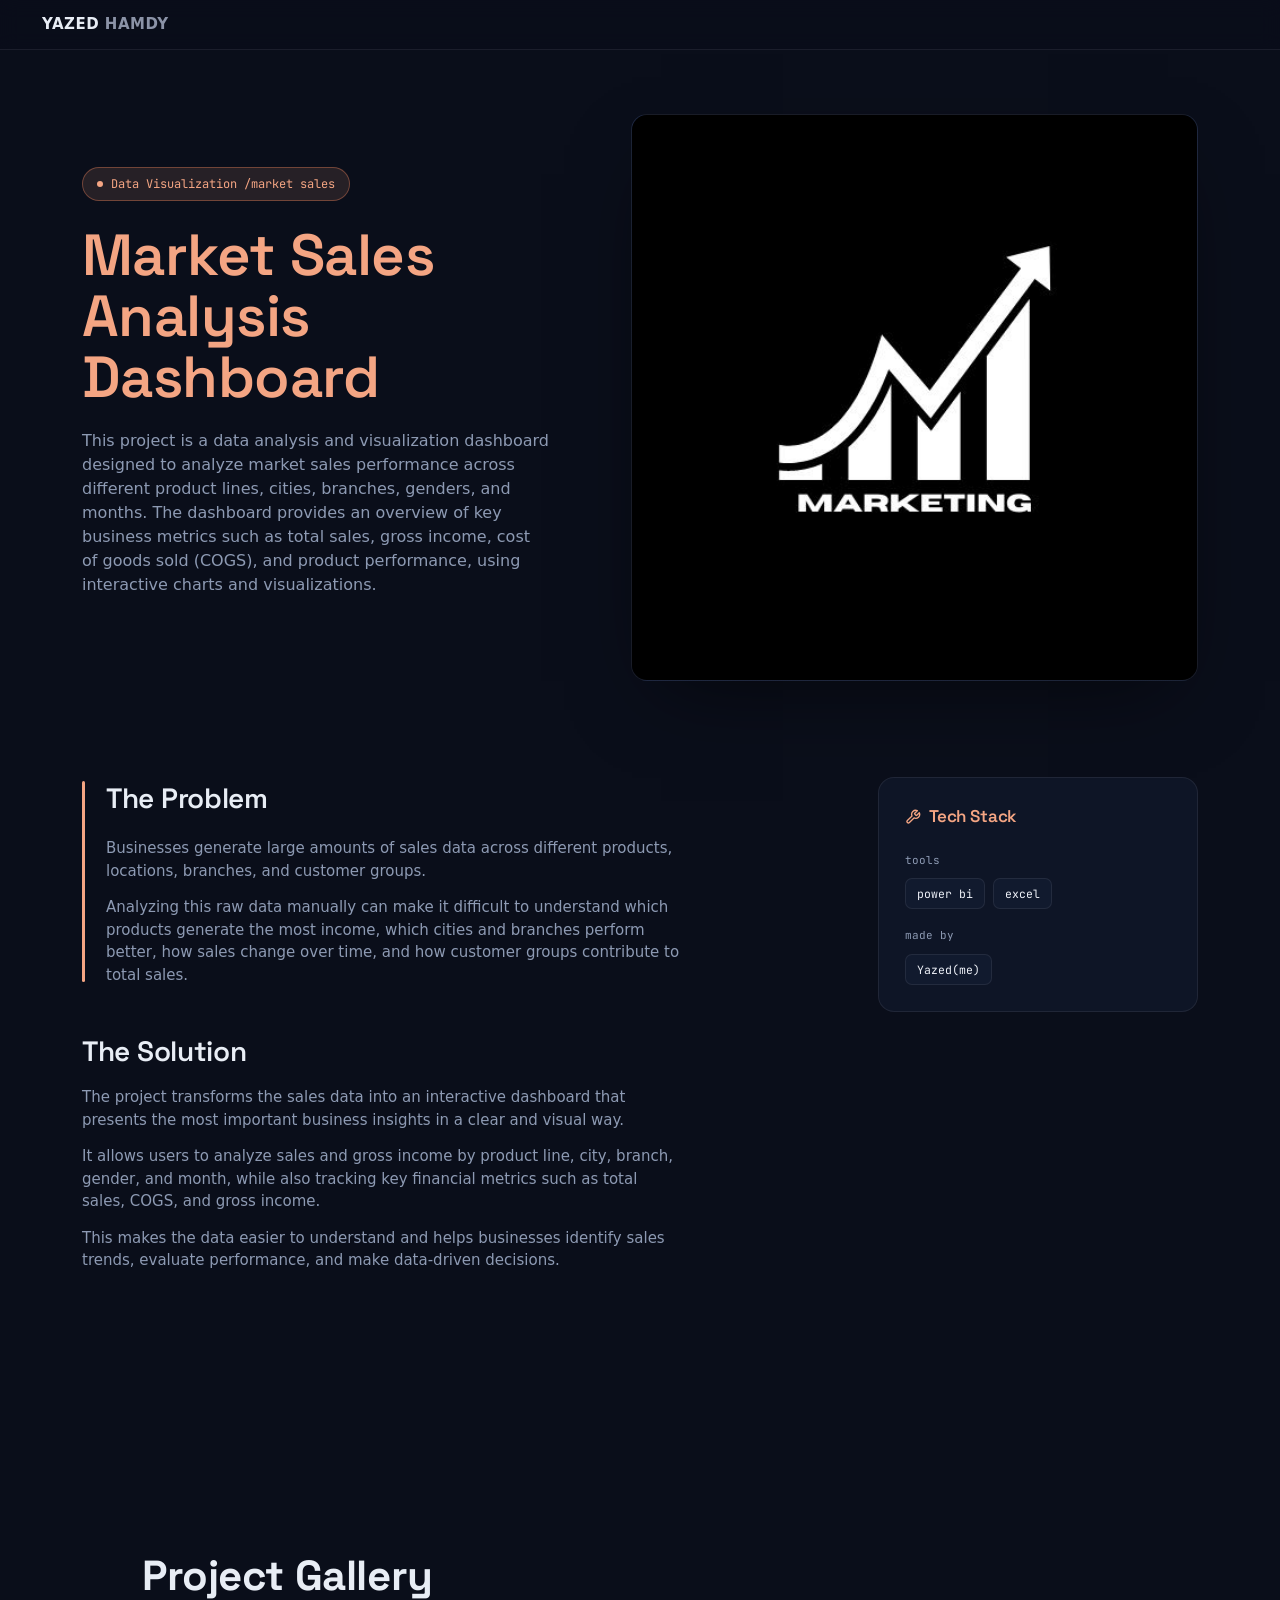
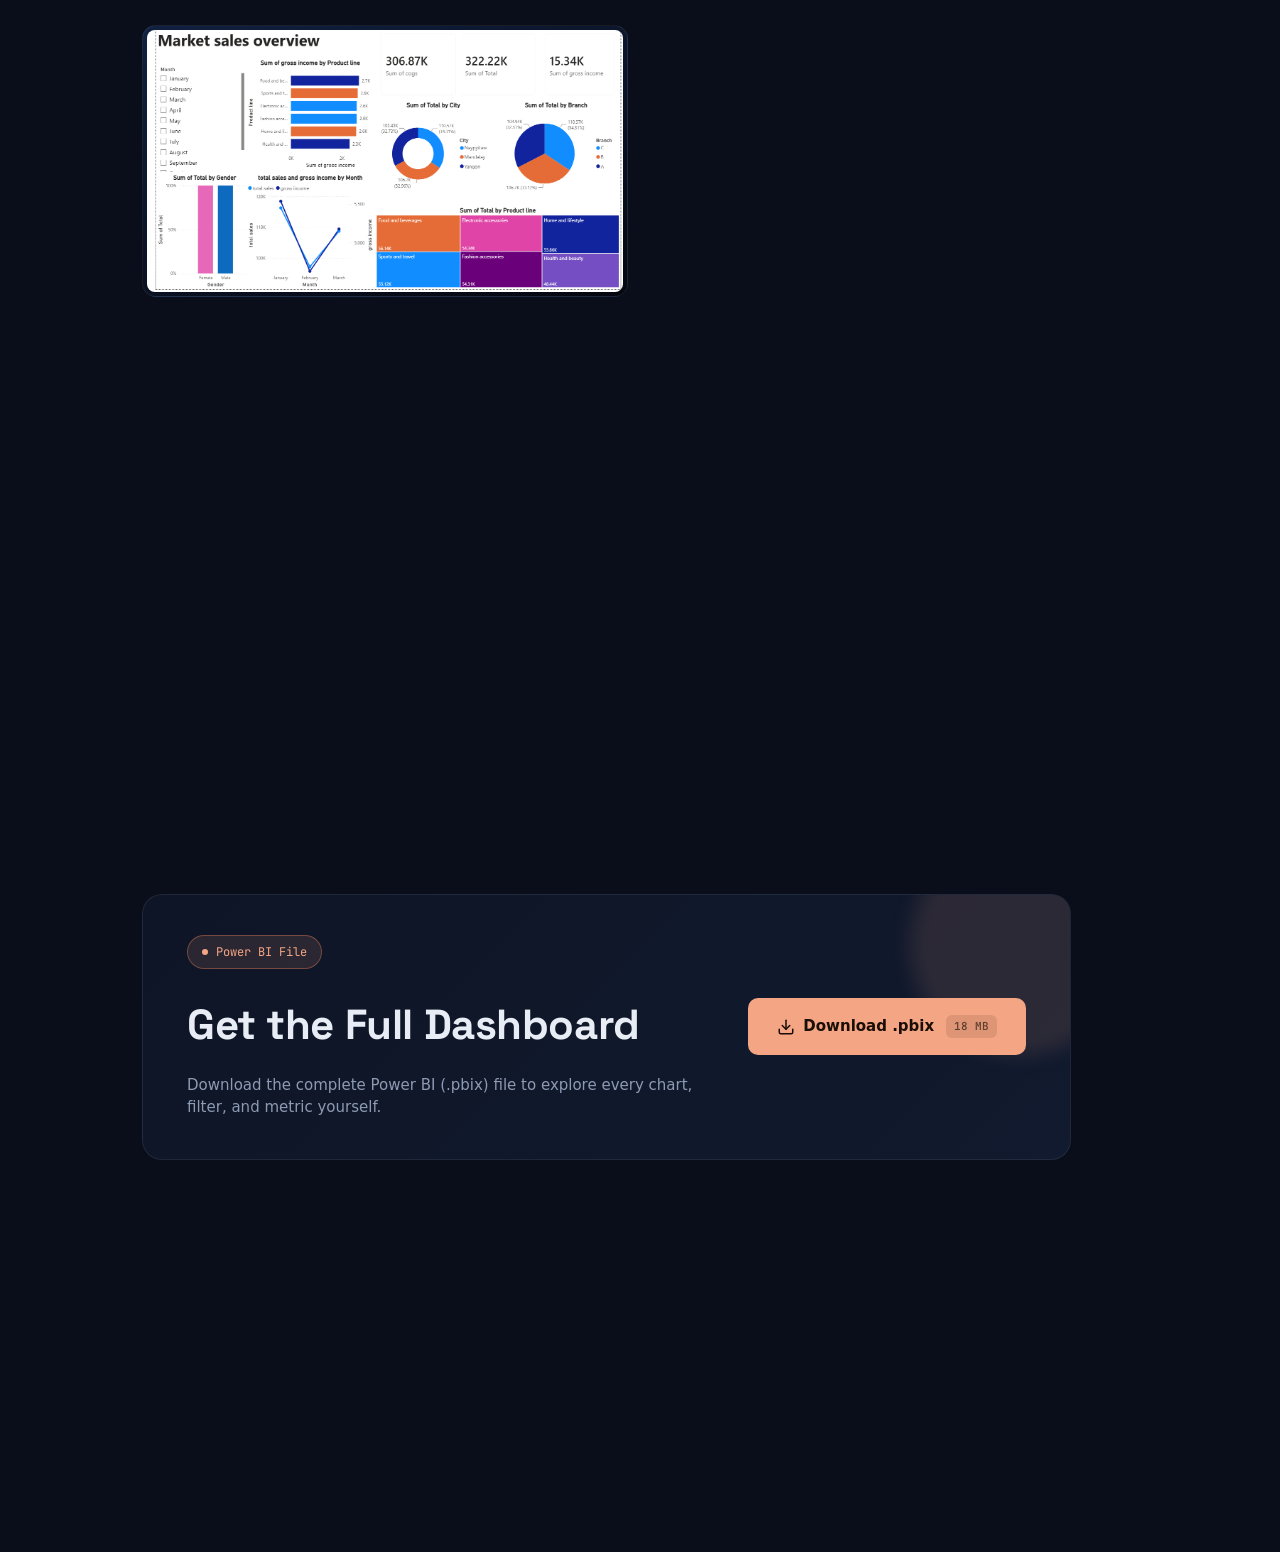
==== commit 4fc714ca: "Add files via upload" ====
--- a/analysis 1.html
+++ b/analysis 1.html
@@ -14,22 +14,21 @@
 <body>
 
  <!-- ===== NAVBAR ===== -->
-  <header class="navbar" id="navbar">
+    <header class="navbar" id="navbar">
     <div class="nav-inner">
 
-<a href="./index.html" class="logo" data-link>        <span class="logo-icon">
-          <svg viewBox="0 0 24 24" width="26" height="26" fill="none">
-            <path d="M4 8 L12 3 L20 8 L12 13 Z" fill="currentColor"/>
-            <path d="M4 16 L12 11 L20 16 L12 21 Z" fill="currentColor" opacity="0.55"/>
-          </svg>
+      <a href="./index.html" class="logo" data-link>
+        <span class="logo-icon">
+          
         </span>
         <span class="logo-text">
-          YAZED<br><span class="logo-sub">HAMDY</span>
+          YAZED <span class="logo-sub">HAMDY</span>
         </span>
       </a>
 
       <nav class="nav-links" id="navLinks">
            </header>
+
 
   <!-- ===== DEMO SECTIONS (لتجربة التنقل السموز) ===== -->
   
--- a/css/style.css
+++ b/css/style.css
@@ -33,7 +33,7 @@
 h1,h2,h3{ margin:0; font-family: var(--font-display); font-weight:600; letter-spacing:-0.01em; }
 
 p{ margin:0; color: var(--ink-dim); }
-
+ul{ margin:0; color: var(--ink-dim); }
 a{ color: inherit; text-decoration: none; }
 
 /* Make every image/svg fluid so nothing overflows on small screens */
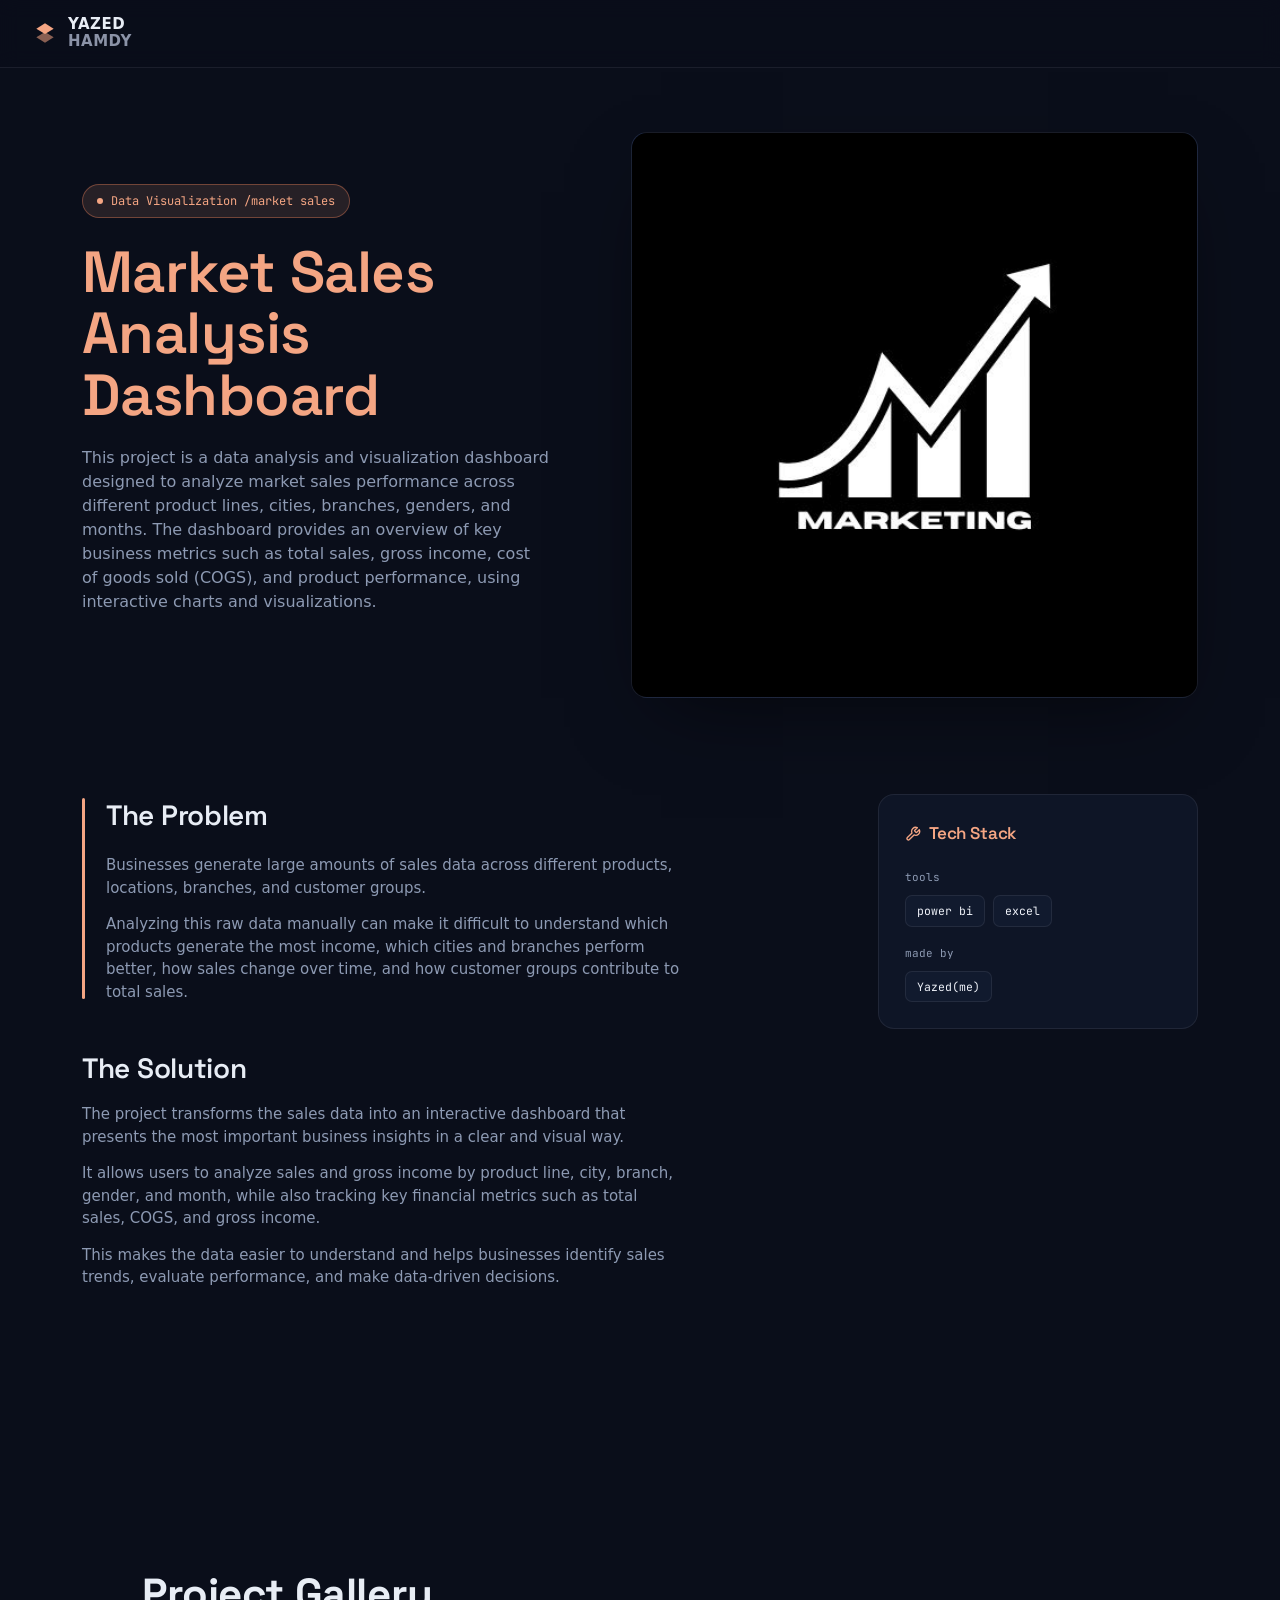
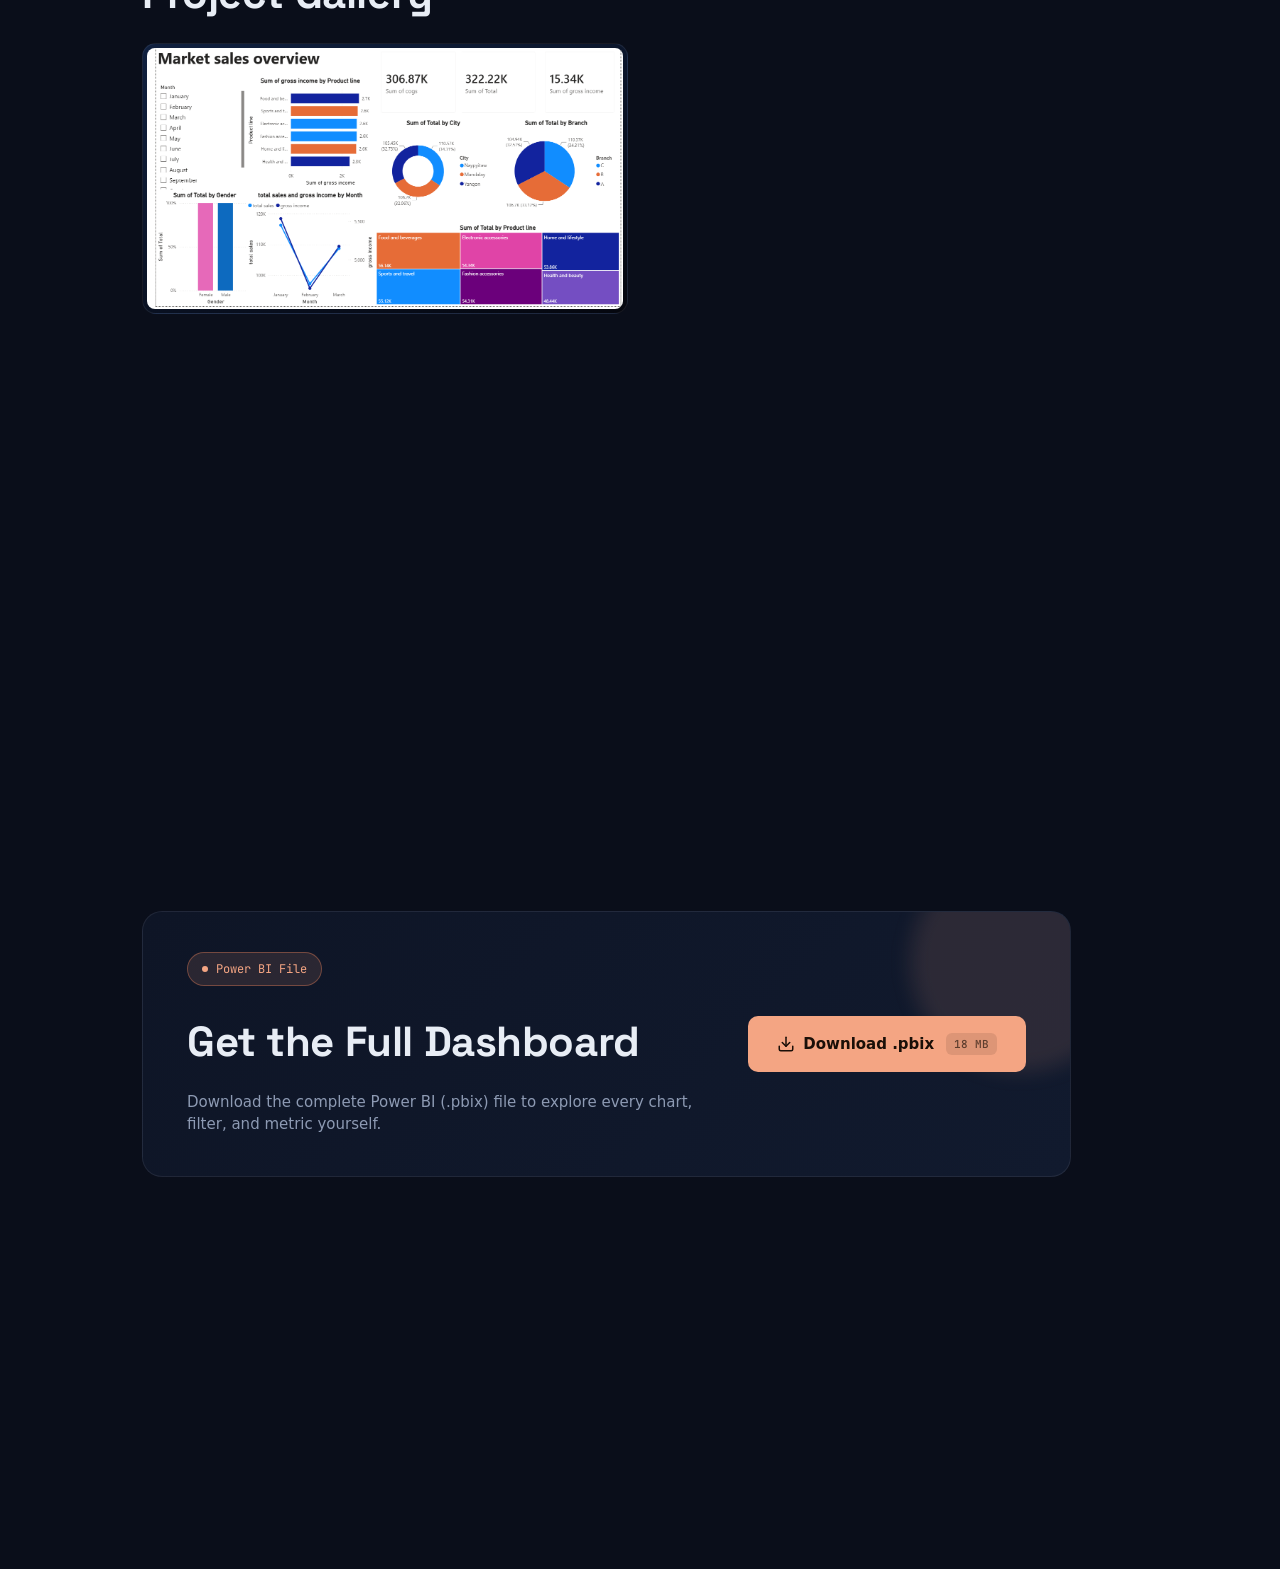
==== commit 288568d8: "Add files via upload" ====
--- a/analysis 1.html
+++ b/analysis 1.html
@@ -14,21 +14,24 @@
 <body>
 
  <!-- ===== NAVBAR ===== -->
-    <header class="navbar" id="navbar">
+<header class="navbar" id="navbar">
     <div class="nav-inner">
 
       <a href="./index.html" class="logo" data-link>
         <span class="logo-icon">
-          
+          <svg viewBox="0 0 24 24" width="26" height="26" fill="none">
+            <path d="M4 8 L12 3 L20 8 L12 13 Z" fill="currentColor"/>
+            <path d="M4 16 L12 11 L20 16 L12 21 Z" fill="currentColor" opacity="0.55"/>
+          </svg>
         </span>
         <span class="logo-text">
-          YAZED <span class="logo-sub">HAMDY</span>
+          YAZED<br><span class="logo-sub">HAMDY</span>
         </span>
       </a>
 
       <nav class="nav-links" id="navLinks">
-           </header>
-
+       
+    </header>
 
   <!-- ===== DEMO SECTIONS (لتجربة التنقل السموز) ===== -->
   
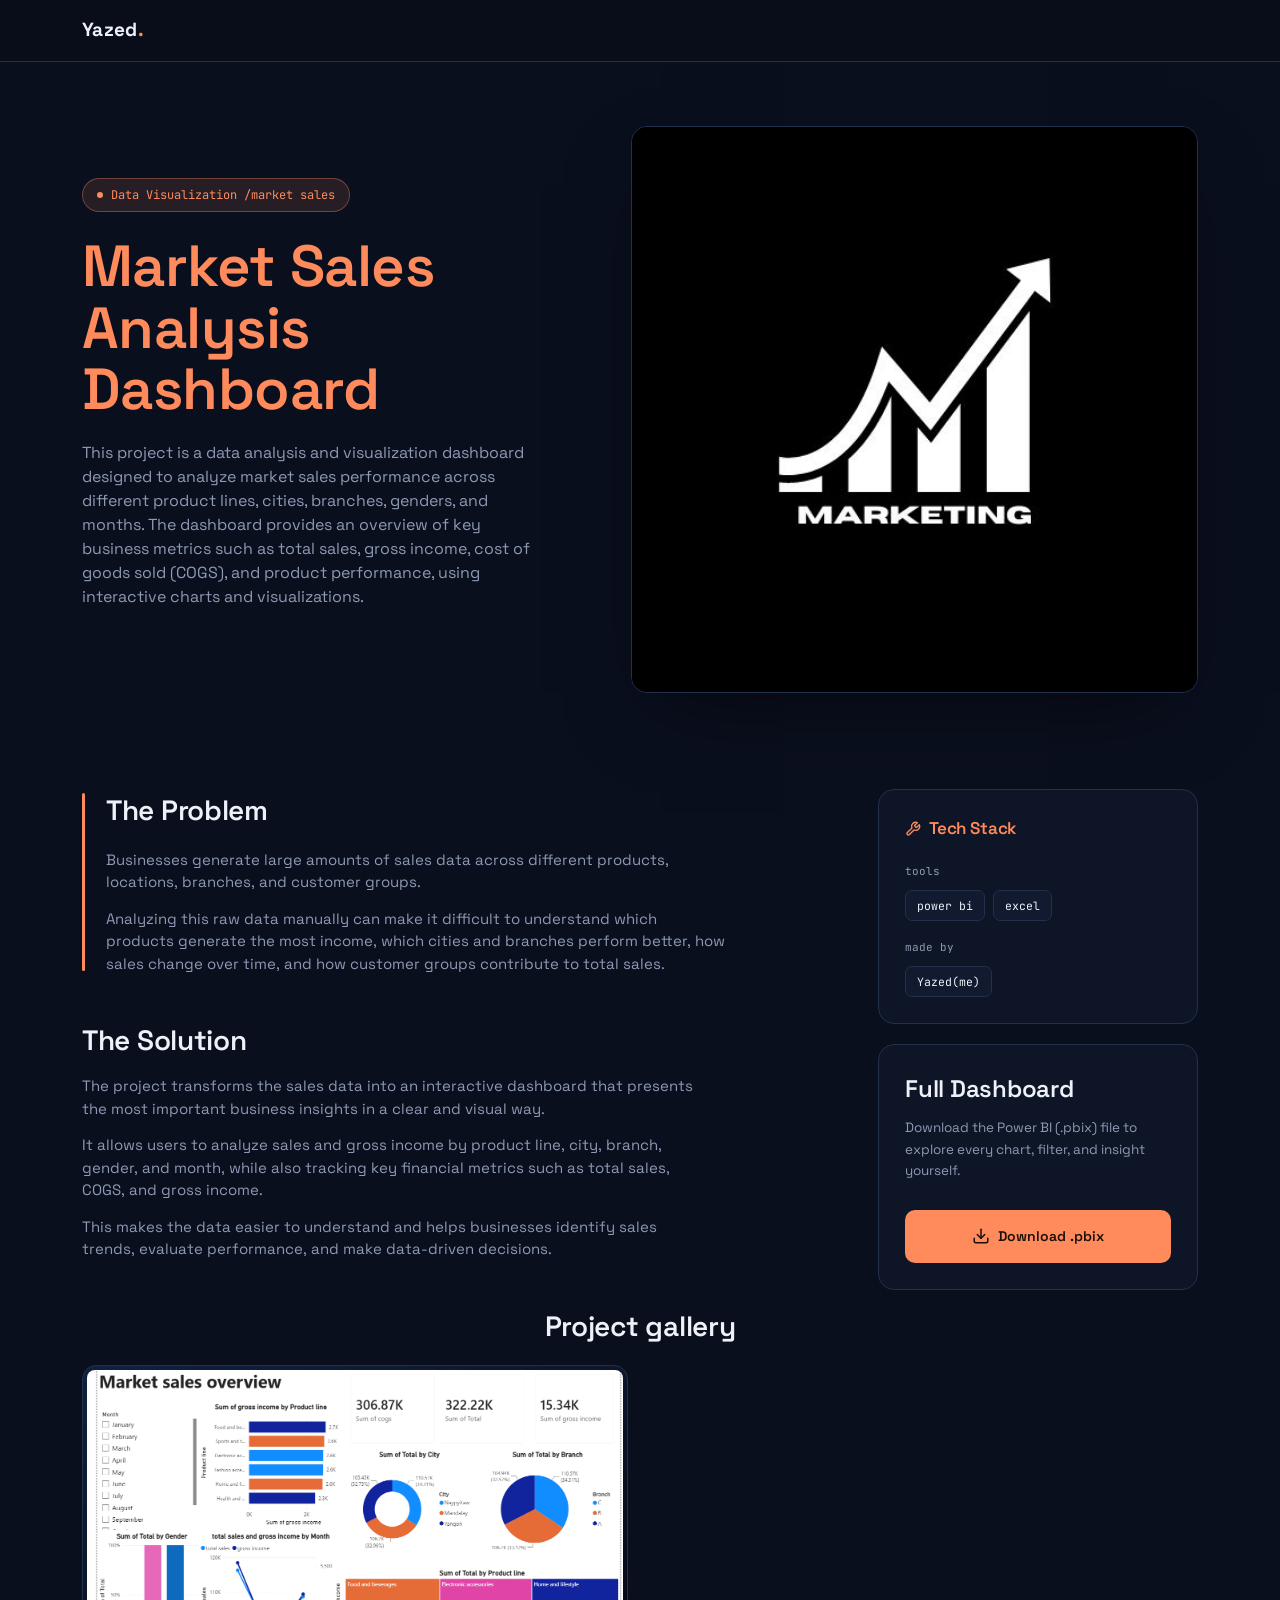
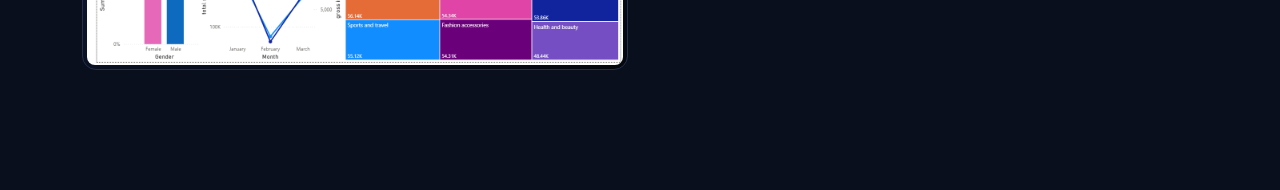
==== commit e08419e2: "Add files via upload" ====
--- a/analysis 1.html
+++ b/analysis 1.html
@@ -3,37 +3,23 @@
 <head>
 <meta charset="UTF-8">
 <meta name="viewport" content="width=device-width, initial-scale=1.0">
-<title>UniGuide: College Rec System — Yazed</title>
+<title>Market Sales Analysis — Yazed</title>
 <link rel="preconnect" href="https://fonts.googleapis.com">
 <link rel="preconnect" href="https://fonts.gstatic.com" crossorigin>
 <link href="https://fonts.googleapis.com/css2?family=Space+Grotesk:wght@400;500;600;700&family=JetBrains+Mono:wght@400;500;600&display=swap" rel="stylesheet">
 <link rel="stylesheet" href="./css/style.css">
-  <link rel="stylesheet" href="./nav project details/nav.css">
 
 </head>
 <body>
 
  <!-- ===== NAVBAR ===== -->
-<header class="navbar" id="navbar">
-    <div class="nav-inner">
+<header class="pnav" id="pnav">
+  <div class="pnav__inner">
+    <a href="./index.html" class="pnav__logo" aria-label="Back to home">Yazed<span>.</span></a>
+  </div>
+</header>
 
-      <a href="./index.html" class="logo" data-link>
-        <span class="logo-icon">
-          <svg viewBox="0 0 24 24" width="26" height="26" fill="none">
-            <path d="M4 8 L12 3 L20 8 L12 13 Z" fill="currentColor"/>
-            <path d="M4 16 L12 11 L20 16 L12 21 Z" fill="currentColor" opacity="0.55"/>
-          </svg>
-        </span>
-        <span class="logo-text">
-          YAZED<br><span class="logo-sub">HAMDY</span>
-        </span>
-      </a>
 
-      <nav class="nav-links" id="navLinks">
-       
-    </header>
-
-  <!-- ===== DEMO SECTIONS (لتجربة التنقل السموز) ===== -->
   
 
 
@@ -54,13 +40,6 @@
     <img src="./img/maket sales/Marketing Logo Design.jpeg" alt="SINNARTY logo" class="hero-img">
   </div>
 </div>
-              </div>
-            </div>
-           
-          </div>
-        </div>
-      </div>
-    </div>
   </section>
 
   <!-- PROBLEM + TECH STACK -->
@@ -99,6 +78,12 @@
           <span class="tag">Yazed(me)</span>
         </div>
       </div>
+
+      <div class="dl-card dl-desktop">
+        <h3 class="dl-card__title">Full Dashboard</h3>
+        <p class="dl-card__desc">Download the Power BI (.pbix) file to explore every chart, filter, and insight yourself.</p>
+        <a href="./data/my%20first%20report.pbix" download class="btn btn--primary dl-card__btn"><svg width="18" height="18" viewBox="0 0 24 24" fill="none" stroke="currentColor" stroke-width="2" stroke-linecap="round" stroke-linejoin="round"><path d="M21 15v4a2 2 0 0 1-2 2H5a2 2 0 0 1-2-2v-4"/><polyline points="7 10 12 15 17 10"/><line x1="12" y1="15" x2="12" y2="3"/></svg>Download .pbix</a>
+      </div>
     </aside>
   </section>
 
@@ -107,7 +92,7 @@
 
   <!-- PROJECT GALLERY -->
   <section class="section gallery">
-    <h2 class="gallery__title">Project Gallery</h2>
+    <h2 class="gallery__title">Project gallery</h2>
     <div class="gallery__grid">
       <button class="gallery__item gallery__item--phone" data-caption="Mobile onboarding — student profile wizard">
         <img src="./img/maket sales/Screenshot 2026-09-05 203744.png"   alt="">
@@ -119,24 +104,16 @@
   </section>
 
   <!-- DOWNLOAD -->
-  <section class="section download">
-    <div class="download-card">
-      <div class="download-card__info">
-        <span class="badge"><i class="badge__dot"></i>Power BI File</span>
-        <h2 class="download-card__title">Get the Full Dashboard</h2>
-        <p class="download-card__desc">Download the complete Power BI (.pbix) file to explore every chart, filter, and metric yourself.</p>
+  <section class="section download dl-mobile">
+    <div class="dl-card ">
+        <h3 class="dl-card__title">Full Dashboard</h3>
+        <p class="dl-card__desc">Download the Power BI (.pbix) file to explore every chart, filter, and insight yourself.</p>
+        <a href="./data/my%20first%20report.pbix" download class="btn btn--primary dl-card__btn"><svg width="18" height="18" viewBox="0 0 24 24" fill="none" stroke="currentColor" stroke-width="2" stroke-linecap="round" stroke-linejoin="round"><path d="M21 15v4a2 2 0 0 1-2 2H5a2 2 0 0 1-2-2v-4"/><polyline points="7 10 12 15 17 10"/><line x1="12" y1="15" x2="12" y2="3"/></svg>Download .pbix</a>
       </div>
-      <a href="./data/my%20first%20report.pbix" download class="btn btn--primary download-card__btn">
-        <svg width="18" height="18" viewBox="0 0 24 24" fill="none" stroke="currentColor" stroke-width="2" stroke-linecap="round" stroke-linejoin="round"><path d="M21 15v4a2 2 0 0 1-2 2H5a2 2 0 0 1-2-2v-4"/><polyline points="7 10 12 15 17 10"/><line x1="12" y1="15" x2="12" y2="3"/></svg>
-        Download .pbix
-        <span class="download-card__size">18 MB</span>
-      </a>
-    </div>
   </section>
 
 </main>
 
 <script src="./js/script.js"></script>
-<script src="../nav project details/nav.js"></script>
 </body>
 </html>
--- a/css/style.css
+++ b/css/style.css
@@ -465,78 +465,102 @@
   .next-project{ flex-direction:column; align-items:flex-start; gap: 20px; }
 }
 
-/* ===== Download ===== */
-.download-card{
-  display:flex;
-  align-items:center;
-  justify-content:space-between;
-  gap: 32px;
-  background: linear-gradient(135deg, var(--bg-raised) 0%, var(--bg-card) 100%);
-  border: 1px solid var(--border);
-  border-radius: 20px;
-  padding: 40px 44px;
-  position: relative;
-  overflow: hidden;
-  max-width: 100%;
-}
-.download-card::before{
-  content: "";
-  position: absolute;
-  top: -60px;
-  right: -60px;
-  width: 220px;
-  height: 220px;
-  background: var(--accent-soft);
-  border-radius: 50%;
-  filter: blur(10px);
-  pointer-events: none;
-}
-.download-card__info{ position: relative; z-index: 1; max-width: 52ch; min-width: 0; }
-.download-card__title{
-  font-size: clamp(24px, 3vw, 32px);
-  margin-bottom: 10px;
-}
-.download-card__desc{
-  font-size: 15px;
-  max-width: 46ch;
-}
-.download-card__btn{
-  position: relative;
-  z-index: 1;
-  flex-shrink: 0;
-  padding: 16px 28px;
-  font-size: 15px;
-  white-space: nowrap;
-}
-.download-card__size{
-  font-family: var(--font-mono);
-  font-size: 11px;
-  font-weight: 500;
-  color: rgba(26,15,8,.65);
-  background: rgba(26,15,8,.1);
-  padding: 3px 8px;
-  border-radius: 6px;
-  margin-left: 4px;
-}
+/* =====================================================================
+   NAVBAR – logo only (same look as the landing page), logo = Home button
+   ===================================================================== */
+.pnav{
+  position: sticky; top: 0; z-index: 999;
+  background: rgba(10,14,26,.85);
+  backdrop-filter: blur(10px);
+  -webkit-backdrop-filter: blur(10px);
+  border-bottom: 1px solid var(--border);
+  transition: box-shadow .3s ease, background .3s ease;
+}
+.pnav.scrolled{ background: var(--bg); box-shadow: 0 4px 24px rgba(0,0,0,.4); }
+.pnav__inner{
+  max-width: var(--container); margin: 0 auto; height: 61px; padding: 0 32px;
+  display: flex; align-items: center;
+}
+.pnav__logo{
+  font-size: 19px; font-weight: 700; letter-spacing: .3px; color: var(--ink);
+  transition: opacity .2s ease;
+}
+.pnav__logo span{ color: var(--accent); }
+.pnav__logo:hover{ opacity: .8; }
+
+/* =====================================================================
+   SIDEBAR: Tech Stack + Download card (desktop)
+   ===================================================================== */
+.sidebar{ position: sticky; top: 88px; display: flex; flex-direction: column; gap: 20px; }
+.stack-card{ position: static; }
+
+/* =====================================================================
+   DOWNLOAD CARD
+   ===================================================================== */
+.dl-card{
+  background: var(--bg-raised);
+  border: 1px solid var(--border);
+  border-radius: 16px;
+  padding: 26px;
+}
+.dl-card__title{ font-size: 24px; margin-bottom: 10px; }
+.dl-card__desc{ font-size: 13.5px; line-height: 1.6; }
+.dl-card__btn{
+  width: 100%; justify-content: center; margin-top: 28px;
+  padding: 15px 20px; font-size: 14px; border-radius: 10px;
+}
+.dl-mobile{ display: none; }
+
+/* =====================================================================
+   MOBILE GALLERY CAROUSEL (built by script.js)
+   ===================================================================== */
+.g-mobile{ display: none; }
+.g-row{ display: flex; align-items: center; gap: 8px; }
+.g-arrow{
+  flex: 0 0 36px; width: 36px; height: 36px; padding: 0;
+  display: grid; place-items: center;
+  background: none; border: 0; cursor: pointer; color: var(--accent);
+  transition: transform .15s ease;
+}
+.g-arrow svg{ width: 30px; height: 30px; fill: none; stroke: currentColor; stroke-width: 2.4; stroke-linecap: round; stroke-linejoin: round; }
+.g-arrow:active{ transform: scale(.88); }
+.g-stage{
+  flex: 1; min-width: 0; aspect-ratio: 16 / 10; padding: 4px; overflow: hidden;
+  background: linear-gradient(160deg, #10203f, #05070f);
+  border: 2px solid #1b2a4d; border-radius: 16px;
+  touch-action: pan-y;
+}
+.g-stage img{ width: 100%; height: 100%; object-fit: contain; border-radius: 10px; transition: opacity .15s ease; }
+.g-stage img.is-fading{ opacity: 0; }
+.g-thumbs{
+  display: flex; gap: 10px; margin-top: 16px; padding: 4px 2px;
+  overflow-x: auto; scrollbar-width: none;
+}
+.g-thumbs::-webkit-scrollbar{ display: none; }
+.g-thumbs::before, .g-thumbs::after{ content: ""; margin: auto; }   /* centers, but still scrolls when crowded */
+.g-thumb{
+  flex: 0 0 68px; aspect-ratio: 16 / 10; padding: 2px; cursor: pointer;
+  background: var(--bg-card); border: 1px solid var(--border); border-radius: 8px;
+  opacity: .6; transition: opacity .2s ease, border-color .2s ease;
+}
+.g-thumb img{ width: 100%; height: 100%; object-fit: cover; border-radius: 5px; }
+.g-thumb.is-active{ opacity: 1; border-color: var(--accent); }
+.g-mobile.is-single .g-arrow, .g-mobile.is-single .g-thumbs{ display: none; }
 
 @media (max-width: 760px){
-  .download-card{
-    flex-direction: column;
-    align-items: stretch;
-    padding: 32px 28px;
-    gap: 24px;
-  }
-  .download-card__info{ max-width: 100%; }
-  .download-card__btn{
-    width: 100%;
-    justify-content: center;
-    white-space: normal;
-    flex-wrap: wrap;
-    text-align: center;
-  }
-}
-
-@media (max-width: 380px){
-  .download-card{ padding: 26px 20px; border-radius: 16px; }
-  .download-card__btn{ padding: 14px 18px; font-size: 14px; }
+  .gallery.has-carousel .gallery__grid{ display: none; }
+  .gallery.has-carousel .g-mobile{ display: block; }
+  .gallery__title{ font-size: clamp(32px, 9vw, 40px); margin-bottom: 28px; }
+}
+
+/* =====================================================================
+   RESPONSIVE: tablet / mobile
+   ===================================================================== */
+@media (max-width: 980px){
+  .sidebar{ position: static; }
+  .dl-desktop{ display: none; }
+  .dl-mobile{ display: block; margin-top: 28px; }
+}
+@media (max-width: 680px){
+  .pnav__inner{ padding: 0 20px; }
 }
